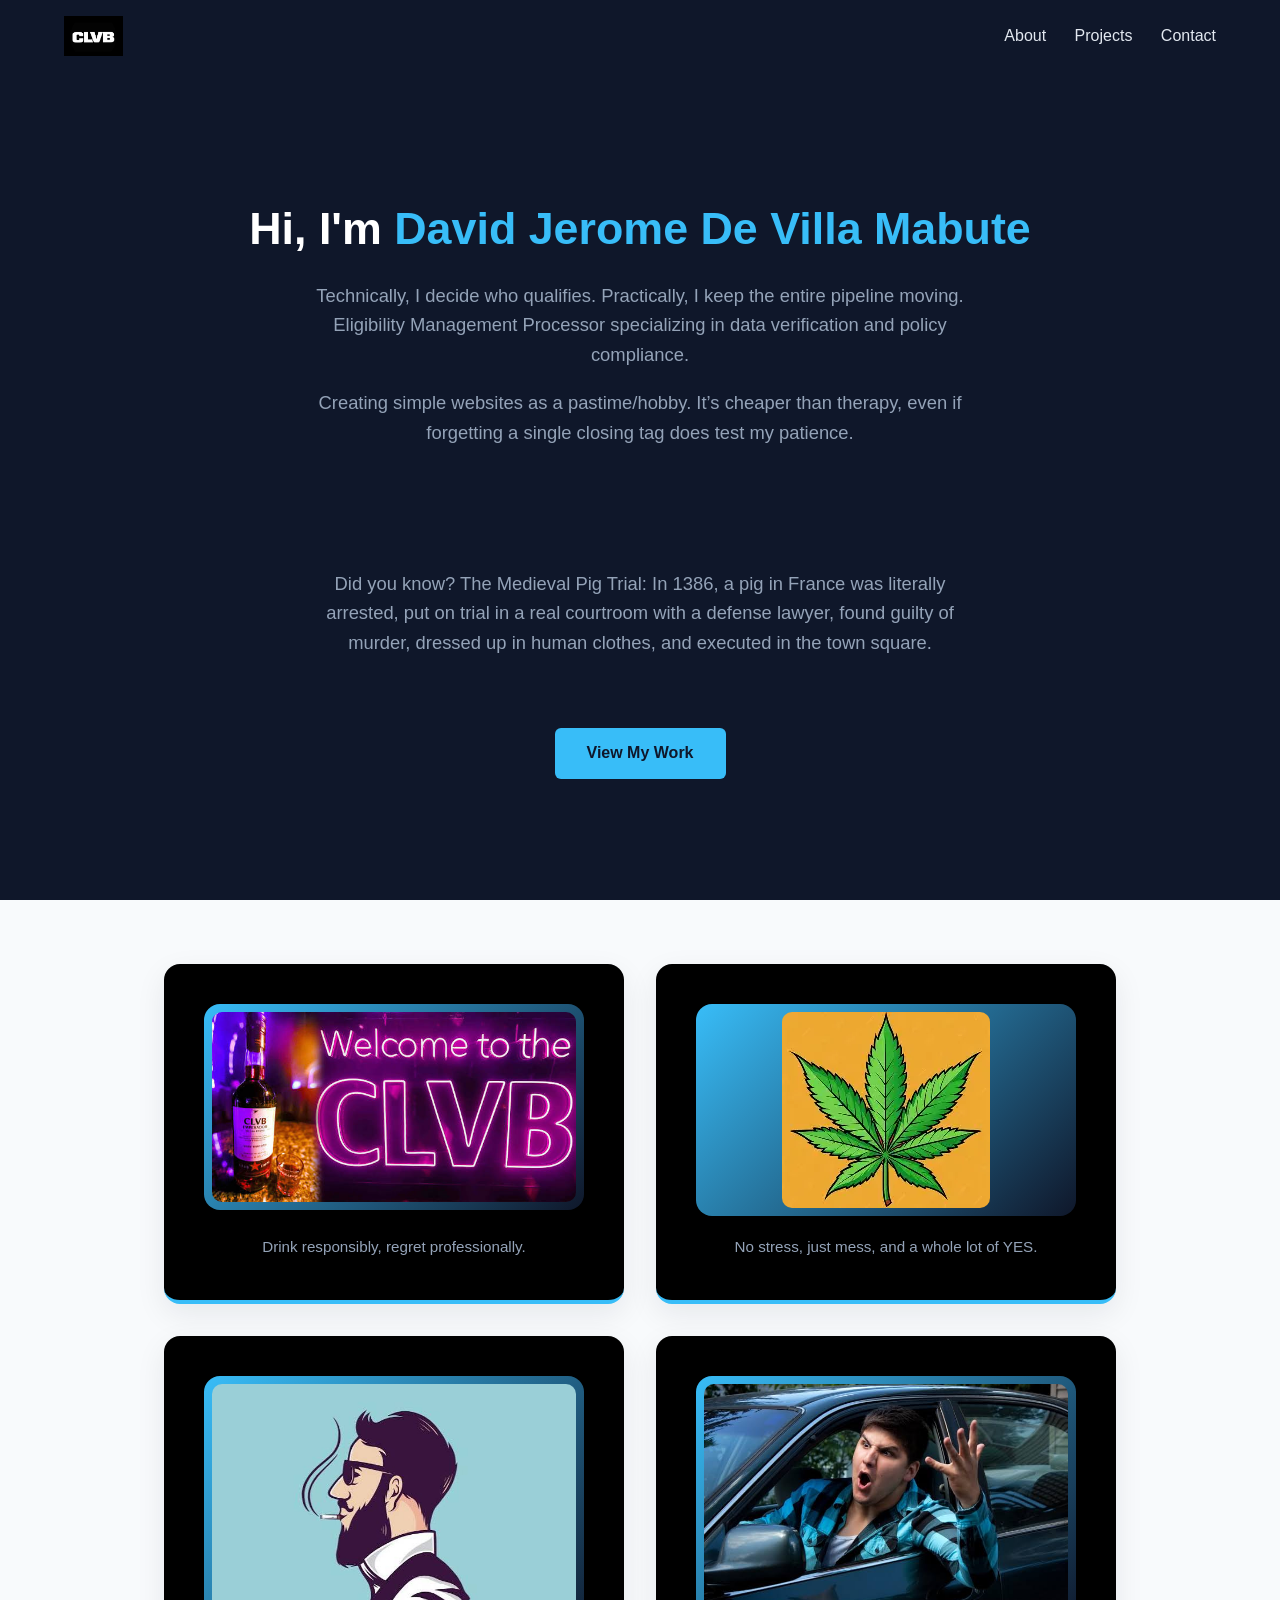
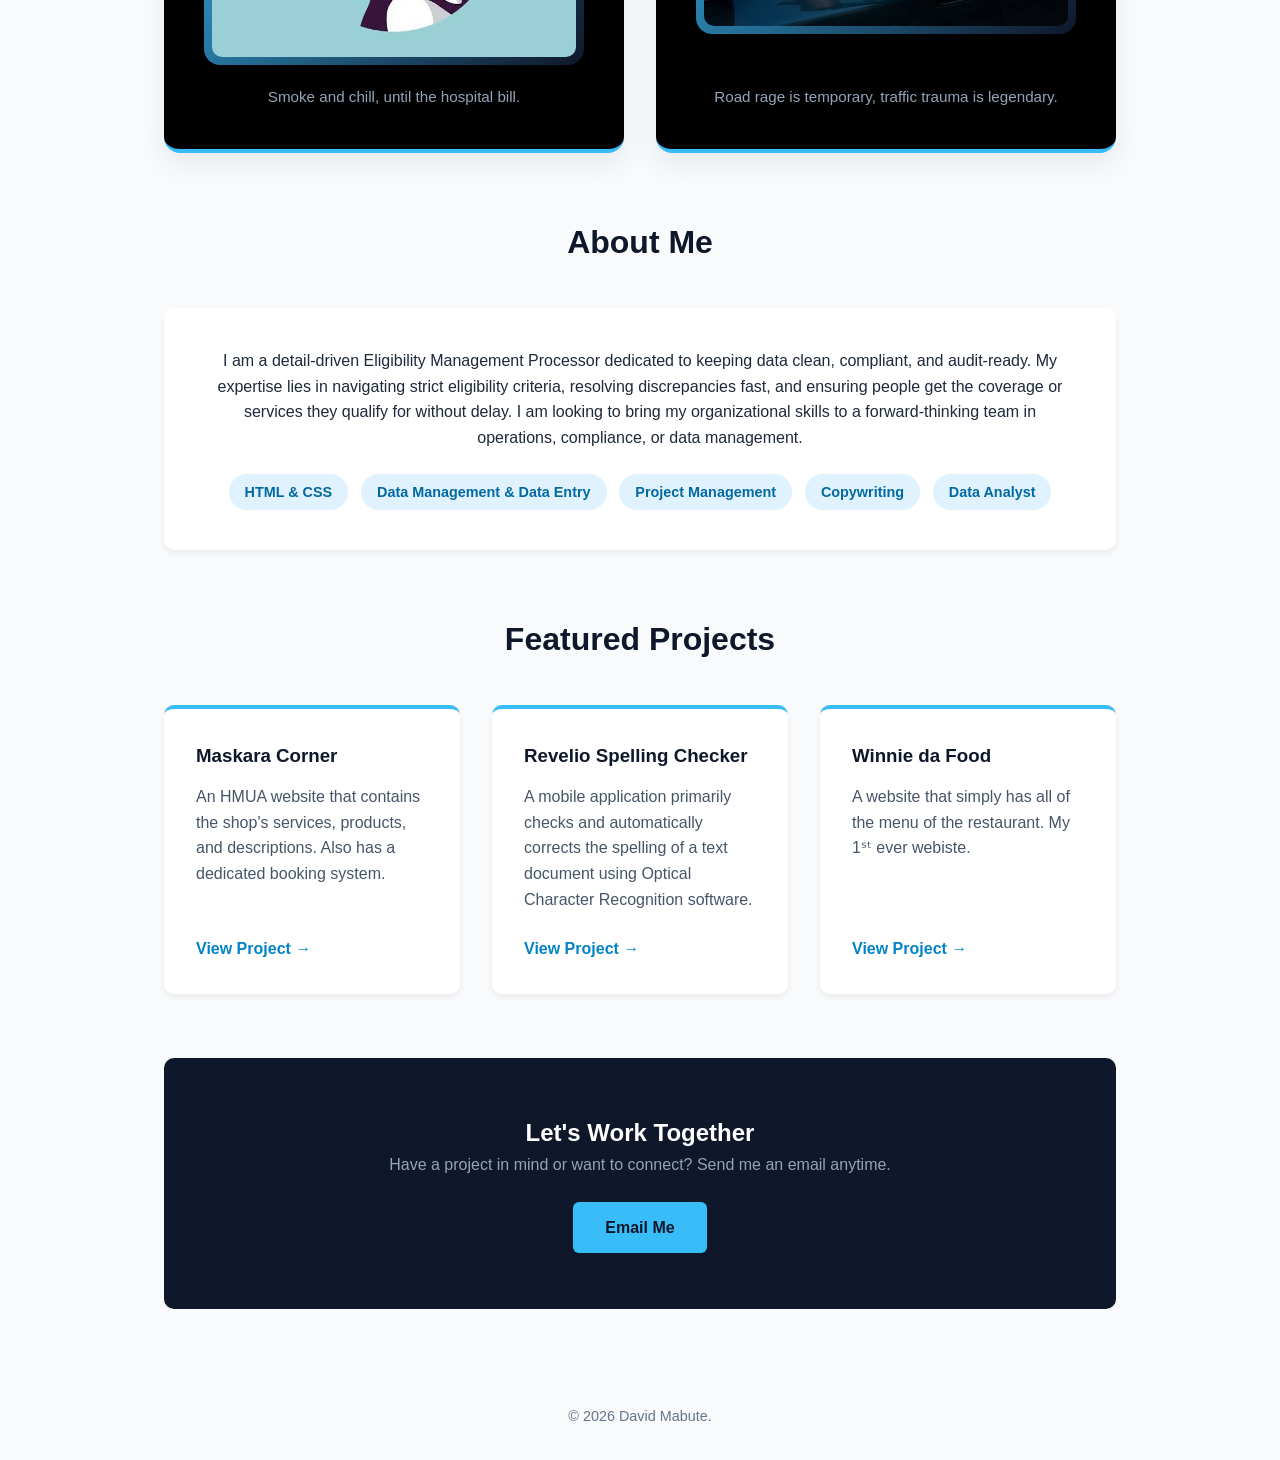
==== index.html @ 817c8409 "Update index.html" ====
<!DOCTYPE html>
<html lang="en">
<head>
  <meta charset="UTF-8">
  <meta name="viewport" content="width=device-width, initial-scale=1.0">
  <title> My Portfolio </title>
  <!-- Links to your separate CSS file -->
  <link rel="stylesheet" href="style.css">

</head>
<body>


<!-------------------------------------------------------------------------------------------->


    <!-- Navigation -->
  <nav>
    <a href="#" class="logo">
      <img src="download.png" alt="David Jerome Logo">
    </a>
    <div>
      <a href="#about">About</a>
      <a href="#projects">Projects</a>
      <a href="#contact">Contact</a>
    </div>
  </nav>



<!-------------------------------------------------------------------------------------------->


  <!-- Hero Section -->
  <div class="hero">
    <h1>Hi, I'm <span> David Jerome De Villa Mabute </span></h1>
<p> Technically, I decide who qualifies. Practically, I keep the entire pipeline moving. Eligibility Management Processor specializing in data verification and policy compliance. </p>
<p> Creating simple websites as a pastime/hobby. It’s cheaper than therapy, even if forgetting a single closing tag does test my patience. </p> <br> </br> <br> </br>
<p> Did you know? The Medieval Pig Trial: In 1386, a pig in France was literally arrested, put on trial in a real courtroom with a defense lawyer, found guilty of murder, dressed up in human clothes, and executed in the town square. </p> <br> </br>


    <a href="#projects" class="btn">View My Work</a>
  </div>


<!-------------------------------------------------------------------------------------------->


 <section id="photo-showcase">
  
  <!-- Photo 1 -->
  <div class="photo-card">
    <div class="photo-frame">
      <img src="images.jpg" alt="Coffee before work">
    </div>
    <p class="photo-caption"> Drink responsibly, regret professionally. </p>
  </div>

  <!-- Photo 2 -->
  <div class="photo-card">
    <div class="photo-frame">
      <img src="plant.webp" alt="Desk plant">
    </div>
    <p class="photo-caption"> No stress, just mess, and a whole lot of YES. </p>
  </div>

  <!-- Copy and paste another .photo-card here anytime! -->

<!-- Photo 3 -->
  <div class="photo-card">
    <div class="photo-frame">
      <img src="puff.jpg" alt="Desk plant">
    </div>
    <p class="photo-caption"> Smoke and chill, until the hospital bill. </p>
  </div>

  <!-- Copy and paste another .photo-card here anytime! -->

<!-- Photo 4 -->
  <div class="photo-card">
    <div class="photo-frame">
      <img src="roadrage.jpg" alt="Desk plant">
    </div>
    <p class="photo-caption"> Road rage is temporary, traffic trauma is legendary. </p>
  </div>

  <!-- Copy and paste another .photo-card here anytime! -->



</section>




<!-------------------------------------------------------------------------------------------->


  <!-- About & Skills Section -->
  <section id="about">
    <h2 class="section-title">About Me</h2>
    <div class="about-box">
      <p> I am a detail-driven Eligibility Management Processor dedicated to keeping data clean, compliant, and audit-ready. My expertise lies in navigating strict eligibility criteria, resolving discrepancies fast, and ensuring people get the coverage or services they qualify for without delay. I am looking to bring my organizational skills to a forward-thinking team in operations, compliance, or data management. </p>
      


<!-------------------------------------------------------------------------------------------->


      <!-- Edit your skills below -->
      <div class="skills-list">
        <span class="skill-tag"> HTML & CSS </span>
        <span class="skill-tag"> Data Management & Data Entry </span>
        <span class="skill-tag"> Project Management </span>
        <span class="skill-tag"> Copywriting </span>
        <span class="skill-tag"> Data Analyst </span>
      </div>
    </div>
  </section>


<!-------------------------------------------------------------------------------------------->


  <!-- Projects Section -->
  <section id="projects">
    <h2 class="section-title">Featured Projects</h2>
    <div class="projects-grid">
      
      <!-- Project 1 -->
      <div class="project-card">
        <div>
          <h3> Maskara Corner </h3>
          <p> An HMUA website that contains the shop's services, products, and descriptions. Also has a dedicated booking system. </p>
        </div>
        <a href="#" class="project-link">View Project &rarr;</a>
      </div>

      <!-- Project 2 -->
      <div class="project-card">
        <div>
          <h3> Revelio Spelling Checker </h3>
          <p> A mobile application primarily checks and automatically corrects the spelling of a text document using Optical Character Recognition software. </p>
        </div>
        <a href="#" class="project-link">View Project &rarr;</a>
      </div>

      <!-- Project 3 -->
      <div class="project-card">
        <div>
          <h3> Winnie da Food </h3>
          <p> A website that simply has all of the menu of the restaurant. My 1ˢᵗ ever webiste. </p>
        </div>
        <a href="#" class="project-link">View Project &rarr;</a>
      </div>

    </div>
  </section>


<!-------------------------------------------------------------------------------------------->


  <!-- Contact Section -->
  <section id="contact">
    <div class="contact-box">
      <h2>Let's Work Together</h2>
      <p>Have a project in mind or want to connect? Send me an email anytime.</p>
      <a href="mailto:youremail@example.com" class="btn">Email Me</a>
    </div>
  </section>

  <!-- Footer -->
  <footer>
    <p> &copy; 2026 David Mabute. </p>
  </footer>

</body>
</html>
---- style.css ----
/* Reset & General Styles */

* {
  box-sizing: border-box;
  margin: 0;
  padding: 0;
  font-family: 'Segoe UI', Tahoma, Geneva, Verdana, sans-serif;
}


/* ------------------------------------------------------------------------------------------------------------------------ */


nav .logo {
  display: flex;
  align-items: center;
  margin-left: 0; /* Keeps the logo aligned to the far left */
}

nav .logo img {
  height: 40px; /* Adjust this number to make your logo bigger or smaller */
  width: auto;  /* Keeps the image from stretching or squishing */
}


/* ------------------------------------------------------------------------------------------------------------------------ */



html {
  scroll-behavior: smooth;
}

body {
  background-color: #f8fafc;
  color: #1e293b;
  line-height: 1.6;
}

/* Flexibly holds as many photo cards as you add */
#photo-showcase {
  max-width: 1000px;
  margin: 4rem auto;
  padding: 0 1.5rem;
  display: grid;
  /* Automatically fits as many 300px+ cards per row as the screen allows */
  grid-template-columns: repeat(auto-fit, minmax(300px, 1fr));
  gap: 2rem; /* Adds clean spacing between all cards */
}

.photo-card {
  background: black;
  padding: 2.5rem;
  border-radius: 16px;
  box-shadow: 0 10px 30px rgba(15, 23, 42, 0.08);
  text-align: center;
  border-bottom: 4px solid #38bdf8;
  /* Keeps cards aligned nicely if captions have different lengths */
  display: flex;
  flex-direction: column;
  justify-content: space-between;
}

.photo-frame {
  position: relative;
  display: inline-block;
  padding: 8px;
  border-radius: 16px;
  background: linear-gradient(135deg, #38bdf8, #0f172a);
}

.photo-frame img {
  display: block;
  max-width: 100%;
  max-height: 450px;
  width: auto;
  height: auto;
  margin: 0 auto; /* Centers image inside the frame */
  border-radius: 10px;
  background-color: black;
}

.photo-caption {
  margin-top: 1.2rem;
  color: #94a3b8; /* Lightened slightly so it is easier to read on the black card */
  font-weight: 500;
  font-size: 0.95rem;
}


/* ------------------------------------------------------------------------------------------------------------------------ */



/* Navigation */

nav {
  background-color: #0f172a;
  color: #fff;
  padding: 1rem 5%;
  display: flex;
  justify-content: space-between;
  align-items: center;
  position: sticky;
  top: 0;
  z-index: 100;
}

nav .logo {
  font-size: 1.4rem;
  font-weight: bold;
  color: #38bdf8;
}

nav a {
  color: #e2e8f0;
  text-decoration: none;
  margin-left: 1.5rem;
  font-weight: 500;
  transition: color 0.3s;
}

nav a:hover {
  color: #38bdf8;
}

/* Hero / Intro Section - Fits Full Screen */
.hero {
  background-color: #0f172a;
  color: white;
  text-align: center;
  min-height: calc(100vh - 72px); /* Fills 100% of screen height minus the top nav bar */
  display: flex;
  flex-direction: column;
  justify-content: center; /* Centers everything vertically */
  align-items: center;     /* Centers everything horizontally */
  padding: 2rem 1.5rem;
}

.hero h1 {
  font-size: 2.8rem;
  margin-bottom: 1rem;
  max-width: 850px; /* Keeps your full name balanced on one or two clean lines */
}

.hero span {
  color: #38bdf8;
}

.hero p {
  font-size: 1.15rem;
  color: #94a3b8;
  max-width: 680px;
  margin: 0 auto 1.2rem auto;
}

.btn {
  display: inline-block;
  background-color: #38bdf8;
  color: #0f172a;
  padding: 0.8rem 2rem;
  text-decoration: none;
  border-radius: 6px;
  font-weight: bold;
  transition: background 0.3s;
}

.btn:hover {
  background-color: #7dd3fc;}


/* ------------------------------------------------------------------------------------------------------------------------ */



/* Section Containers */

section {
  max-width: 1000px;
  margin: 4rem auto;
  padding: 0 1.5rem;
}

h2.section-title {
  font-size: 2rem;
  text-align: center;
  margin-bottom: 2.5rem;
  color: #0f172a;
}


/* ------------------------------------------------------------------------------------------------------------------------ */


/* About & Skills */

.about-box {
  background: white;
  padding: 2.5rem;
  border-radius: 10px;
  box-shadow: 0 4px 6px rgba(0,0,0,0.05);
  text-align: center;
}

.skills-list {
  display: flex;
  flex-wrap: wrap;
  justify-content: center;
  gap: 0.8rem;
  margin-top: 1.5rem;
}

.skill-tag {
  background-color: #e0f2fe;
  color: #0369a1;
  padding: 0.4rem 1rem;
  border-radius: 20px;
  font-size: 0.9rem;
  font-weight: 600;
}


/* ------------------------------------------------------------------------------------------------------------------------ */


/* Projects Grid */

.projects-grid {
  display: grid;
  grid-template-columns: repeat(auto-fit, minmax(280px, 1fr));
  gap: 2rem;
}

.project-card {
  background: white;
  border-radius: 10px;
  overflow: hidden;
  box-shadow: 0 4px 6px rgba(0,0,0,0.05);
  display: flex;
  flex-direction: column;
  justify-content: space-between;
  padding: 2rem;
  border-top: 4px solid #38bdf8;
}

.project-card h3 {
  margin-bottom: 0.8rem;
  color: #0f172a;
}

.project-card p {
  color: #475569;
  margin-bottom: 1.5rem;
}

.project-link {
  color: #0284c7;
  text-decoration: none;
  font-weight: bold;
}

.project-link:hover {
  text-decoration: underline;
}


/* ------------------------------------------------------------------------------------------------------------------------ */


/* Contact Section */
.contact-box {
  text-align: center;
  background: #0f172a;
  color: white;
  padding: 3.5rem 1.5rem;
  border-radius: 10px;
}

.contact-box p {
  color: #94a3b8;
  margin-bottom: 1.5rem;
}

/* Footer */
footer {
  text-align: center;
  padding: 2rem;
  color: #64748b;
  font-size: 0.9rem;
}





/* ------------------------------------------------------------
   MOBILE RESPONSIVE STYLING (Phones & Small Tablets)
------------------------------------------------------------ */


@media (max-width: 768px) {
  
  /* Stack Navigation Bar cleanly so links don't squeeze your logo */
  nav {
    flex-direction: column;
    gap: 0.8rem;
    padding: 1rem;
  }

  nav a {
    margin: 0 0.75rem;
    font-size: 0.95rem;
  }

  /* Resize Hero Text so your full name doesn't take up the whole phone screen */
  .hero {
    min-height: auto;
    padding: 3.5rem 1.2rem;
  }

  .hero h1 {
    font-size: 1.9rem;
    line-height: 1.3;
  }

  .hero p {
    font-size: 1rem;
  }

  /* Tighten padding on cards and boxes for smaller screens */
  section {
    margin: 2.5rem auto;
    padding: 0 1rem;
  }

  h2.section-title {
    font-size: 1.6rem;
    margin-bottom: 1.5rem;
  }

  .photo-card,
  .about-box,
  .project-card {
    padding: 1.5rem;
  }

  .contact-box {
    padding: 2.5rem 1.2rem;
  }
}
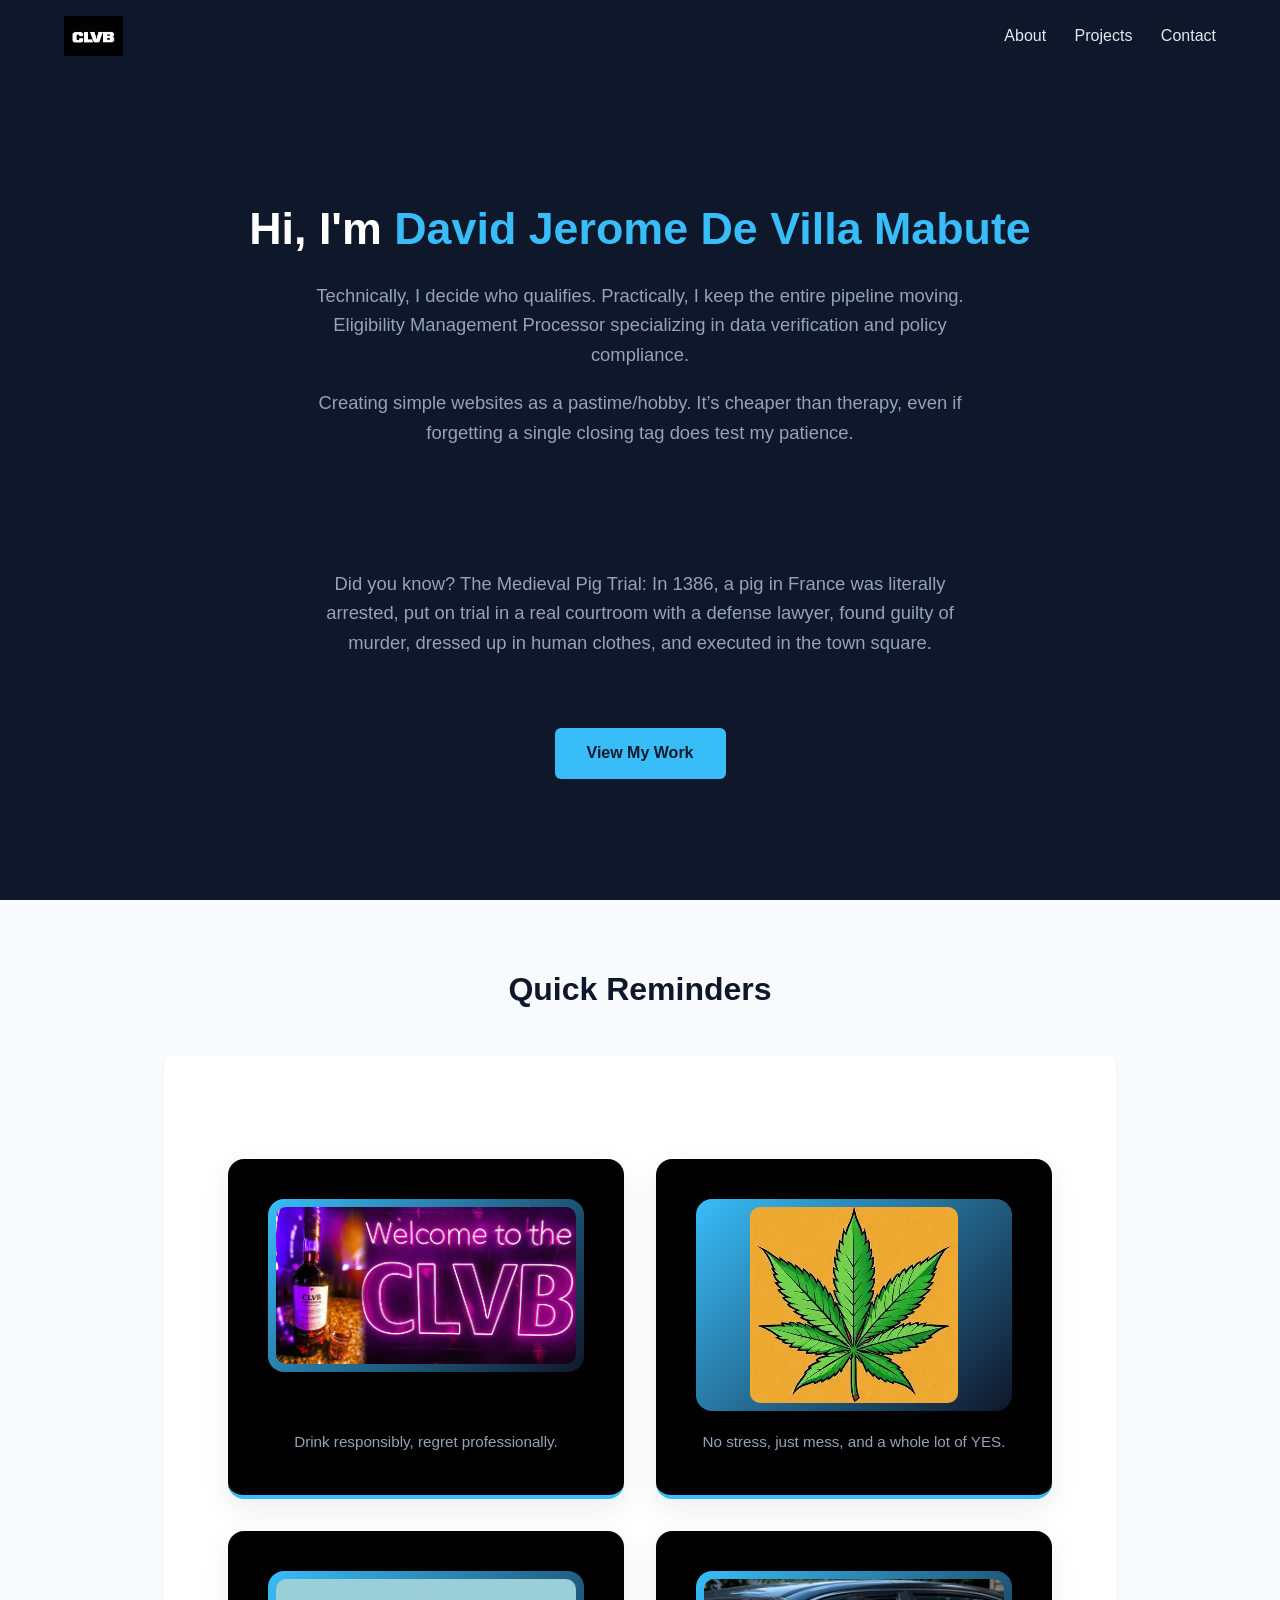
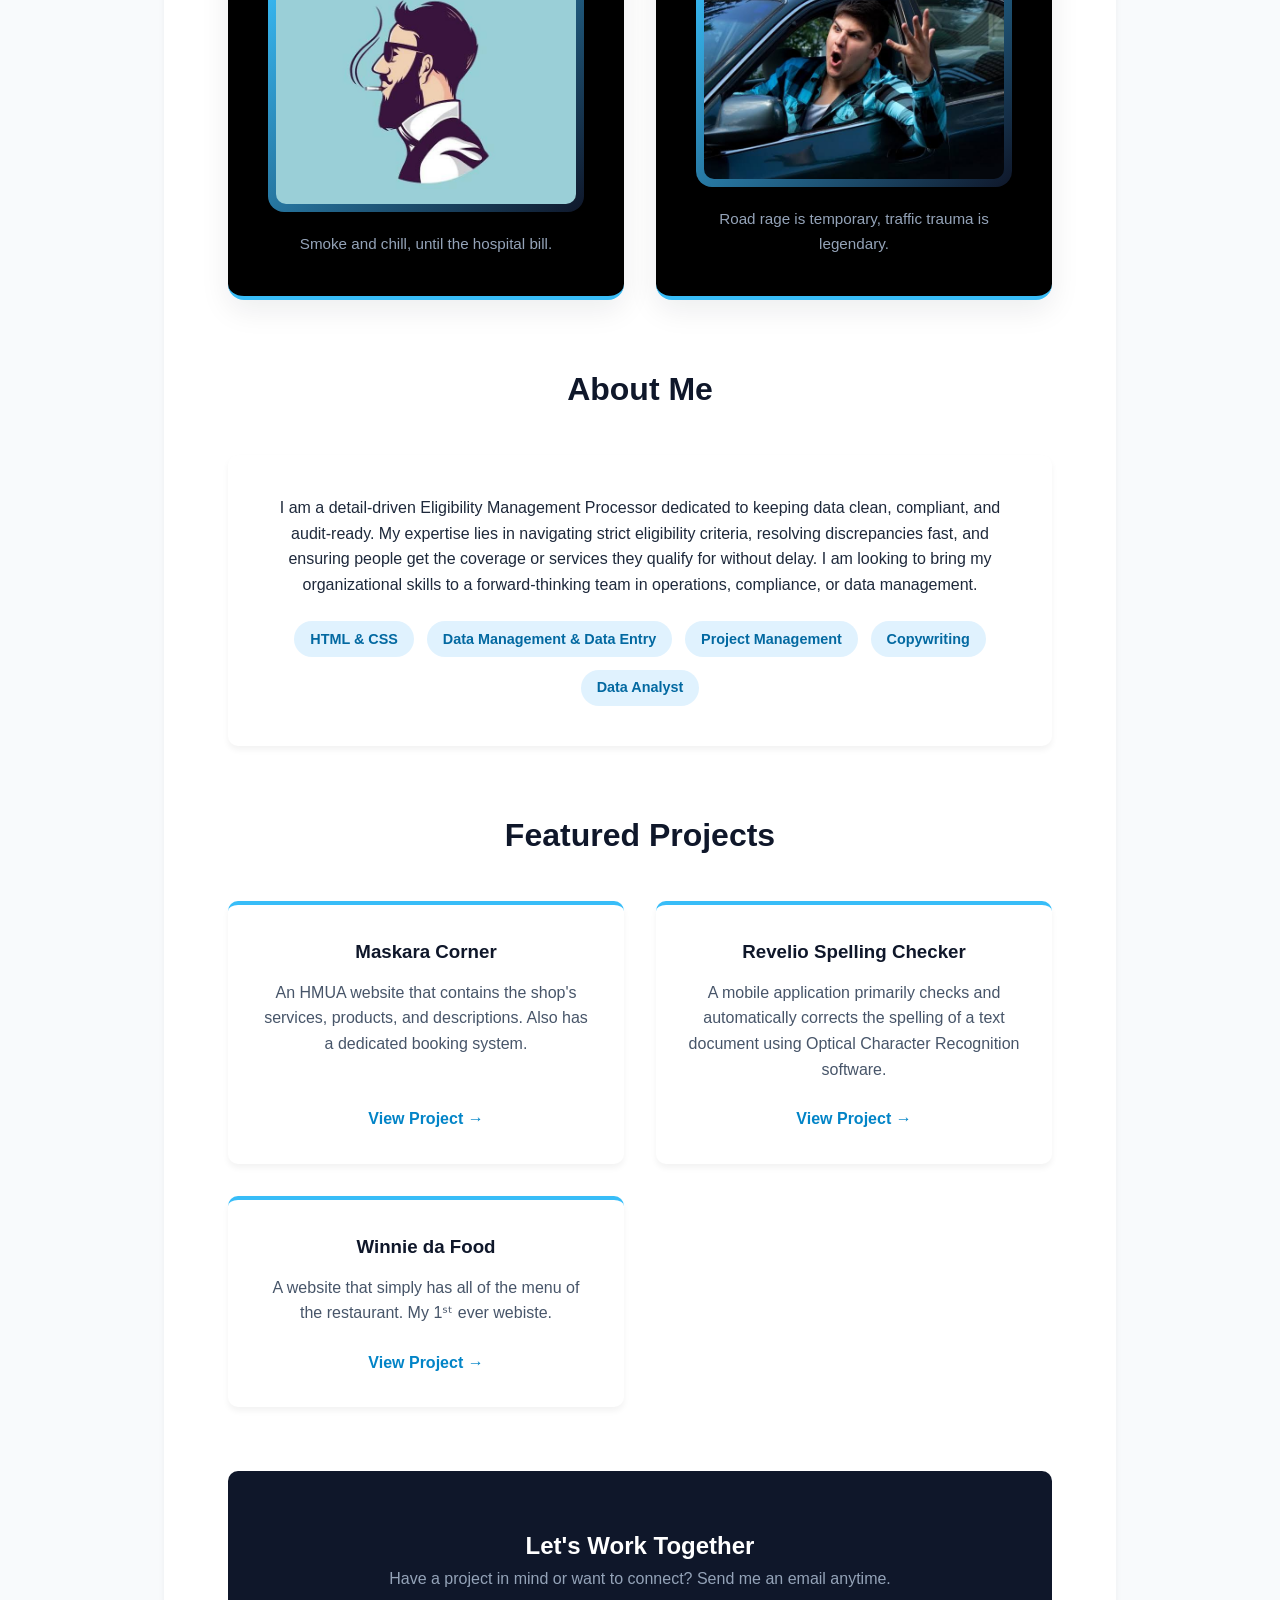
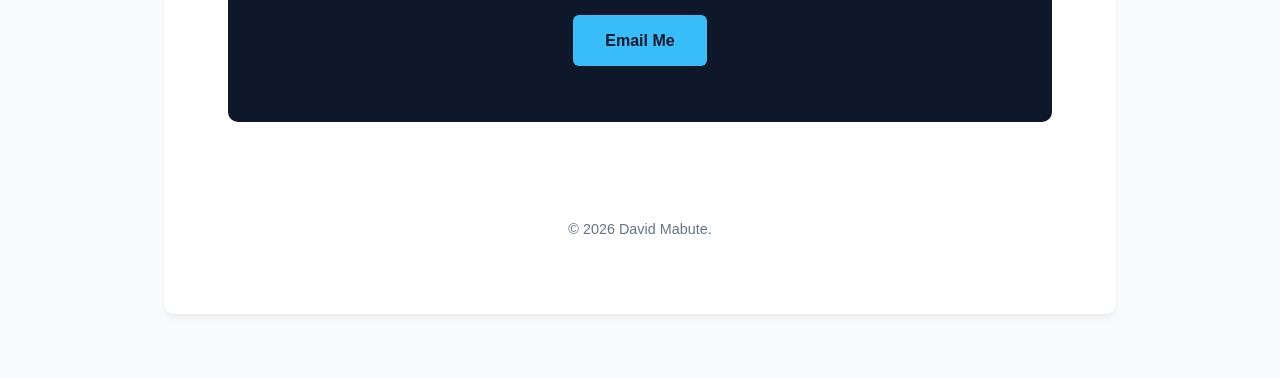
==== commit 255702d0: "Update index.html" ====
--- a/index.html
+++ b/index.html
@@ -17,7 +17,7 @@
     <!-- Navigation -->
   <nav>
     <a href="#" class="logo">
-      <img src="download.png" alt="David Jerome Logo">
+      <img src="images/download.png" alt="David Jerome Logo">
     </a>
     <div>
       <a href="#about">About</a>
@@ -45,13 +45,16 @@
 
 <!-------------------------------------------------------------------------------------------->
 
+  <section id="about">
+    <h2 class="section-title"> Quick Reminders </h2>
+    <div class="about-box">
 
  <section id="photo-showcase">
   
   <!-- Photo 1 -->
   <div class="photo-card">
     <div class="photo-frame">
-      <img src="images.jpg" alt="Coffee before work">
+      <img src="images/images.jpg" alt="Coffee before work">
     </div>
     <p class="photo-caption"> Drink responsibly, regret professionally. </p>
   </div>
@@ -59,7 +62,7 @@
   <!-- Photo 2 -->
   <div class="photo-card">
     <div class="photo-frame">
-      <img src="plant.webp" alt="Desk plant">
+      <img src="images/plant.webp" alt="Desk plant">
     </div>
     <p class="photo-caption"> No stress, just mess, and a whole lot of YES. </p>
   </div>
@@ -69,7 +72,7 @@
 <!-- Photo 3 -->
   <div class="photo-card">
     <div class="photo-frame">
-      <img src="puff.jpg" alt="Desk plant">
+      <img src="images/puff.jpg" alt="Desk plant">
     </div>
     <p class="photo-caption"> Smoke and chill, until the hospital bill. </p>
   </div>
@@ -79,7 +82,7 @@
 <!-- Photo 4 -->
   <div class="photo-card">
     <div class="photo-frame">
-      <img src="roadrage.jpg" alt="Desk plant">
+      <img src="images/roadrage.jpg" alt="Desk plant">
     </div>
     <p class="photo-caption"> Road rage is temporary, traffic trauma is legendary. </p>
   </div>
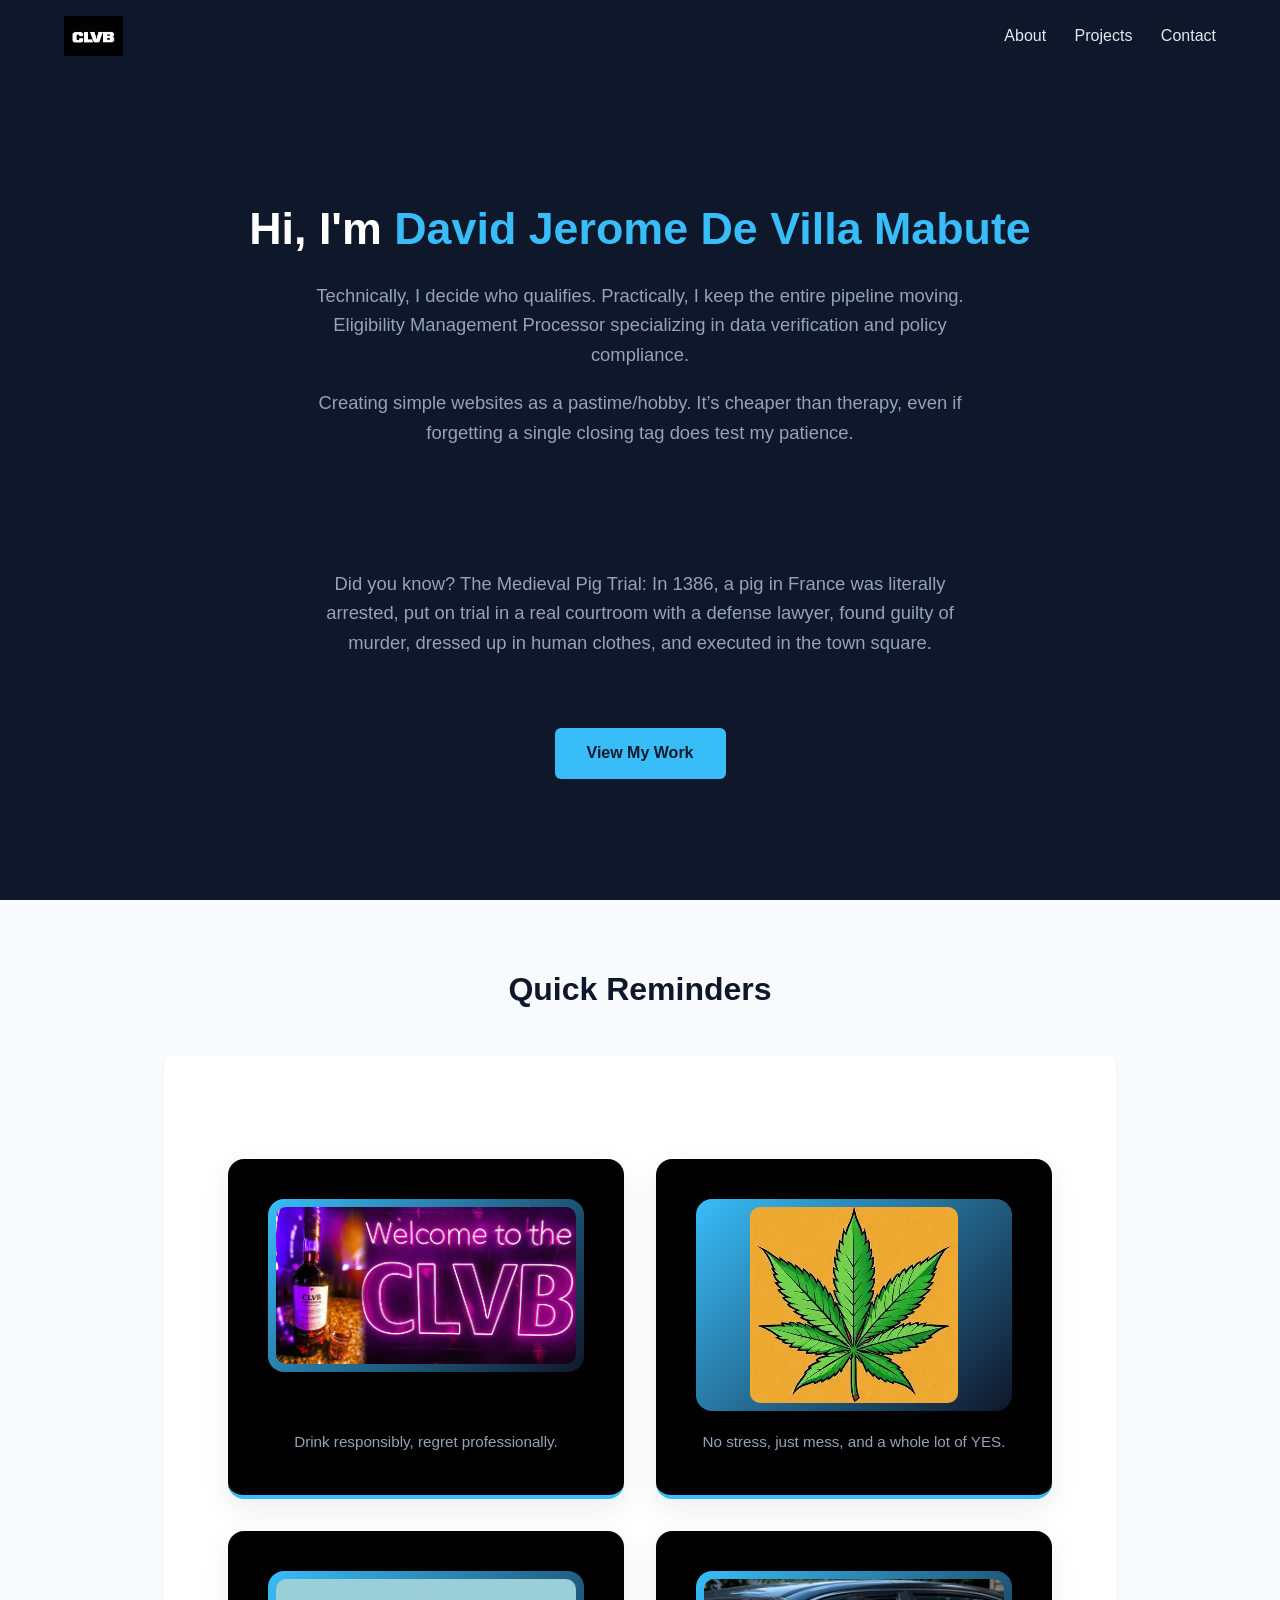
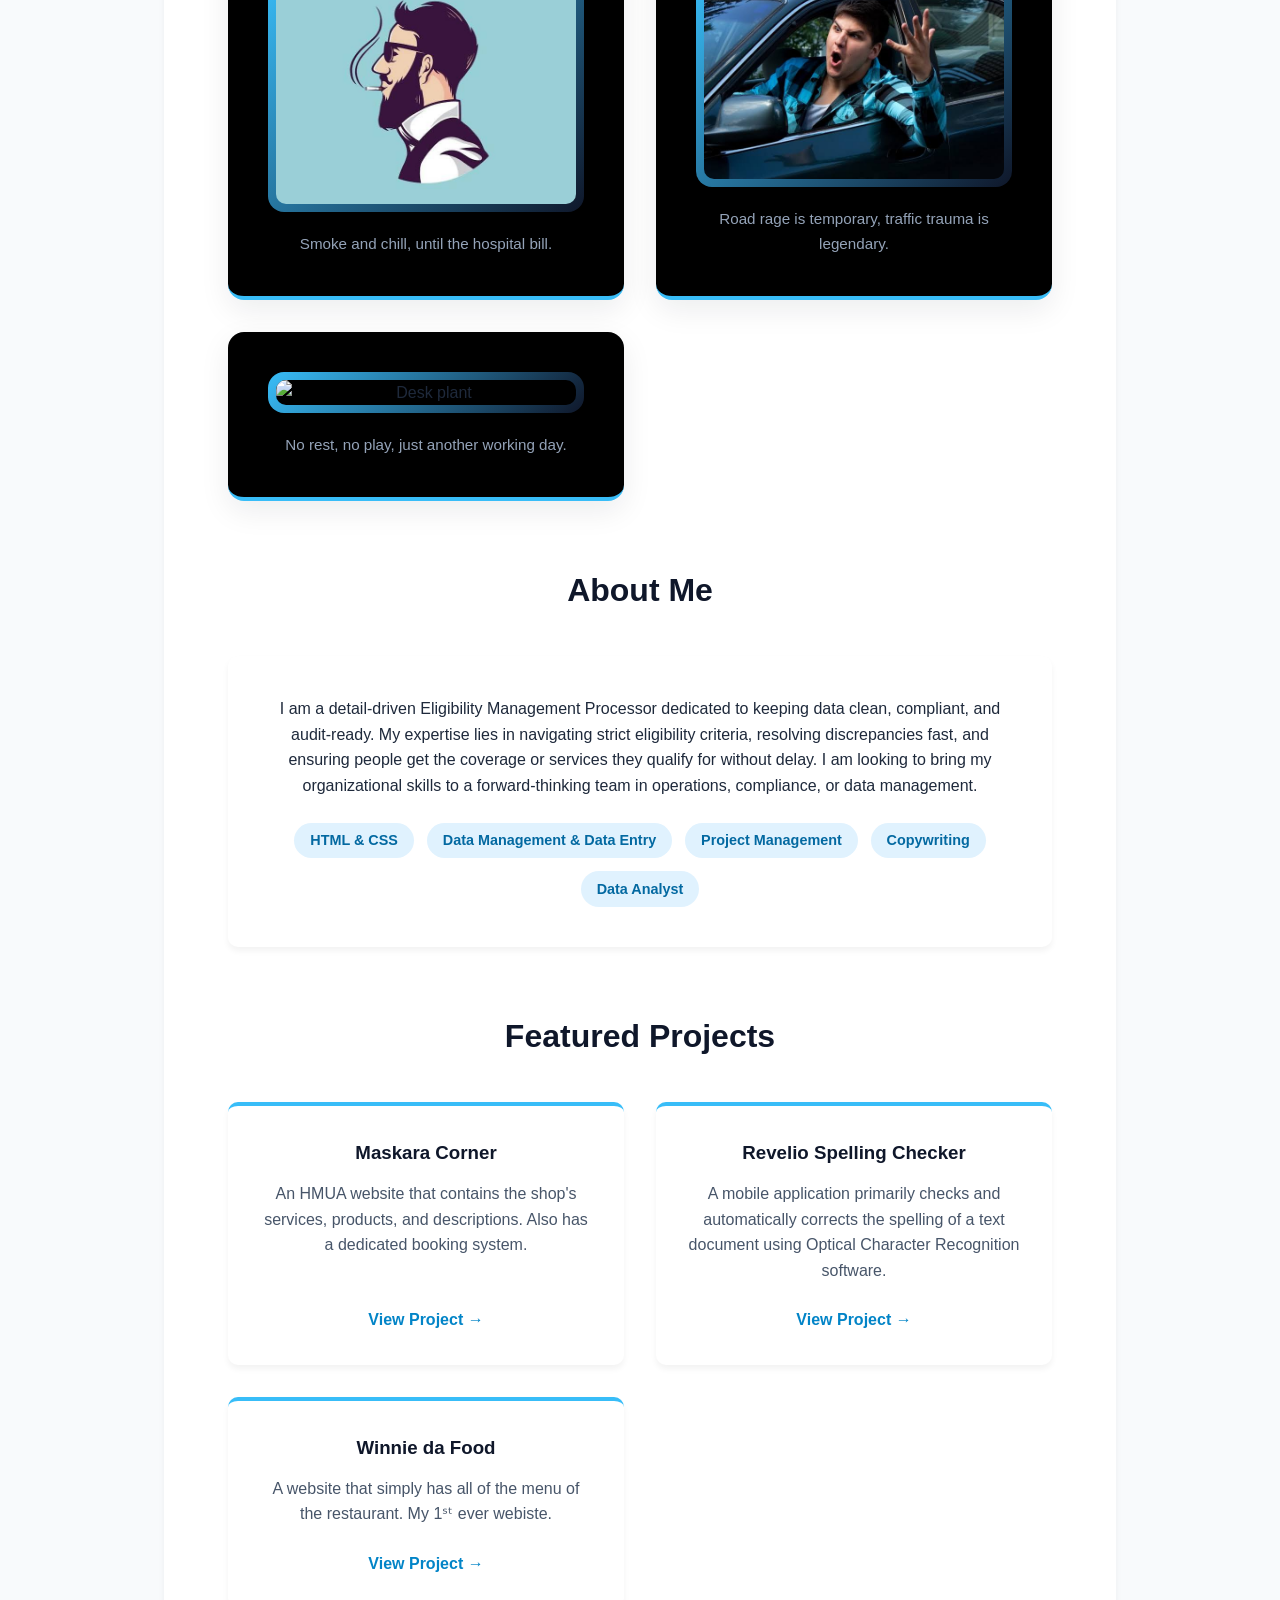
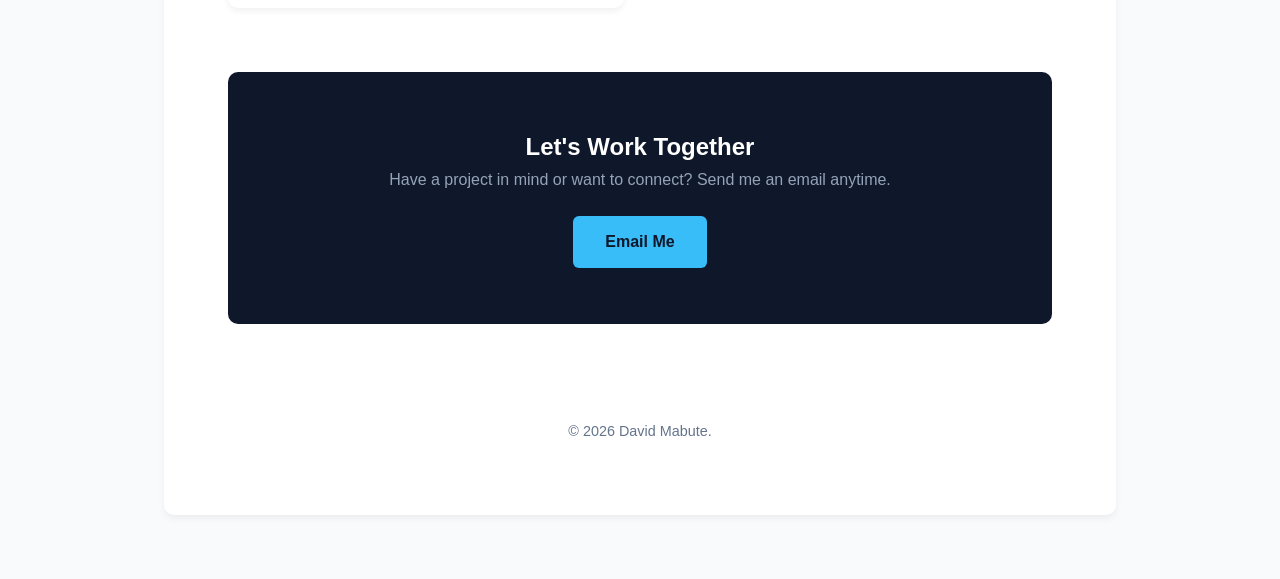
==== commit 1e25d31b: "Update index.html" ====
--- a/index.html
+++ b/index.html
@@ -85,6 +85,16 @@
       <img src="images/roadrage.jpg" alt="Desk plant">
     </div>
     <p class="photo-caption"> Road rage is temporary, traffic trauma is legendary. </p>
+  </div>
+
+  <!-- Copy and paste another .photo-card here anytime! -->
+
+   <!-- Photo 5 -->
+  <div class="photo-card">
+    <div class="photo-frame">
+      <img src="images/work.png" alt="Desk plant">
+    </div>
+    <p class="photo-caption"> No rest, no play, just another working day. </p>
   </div>
 
   <!-- Copy and paste another .photo-card here anytime! -->
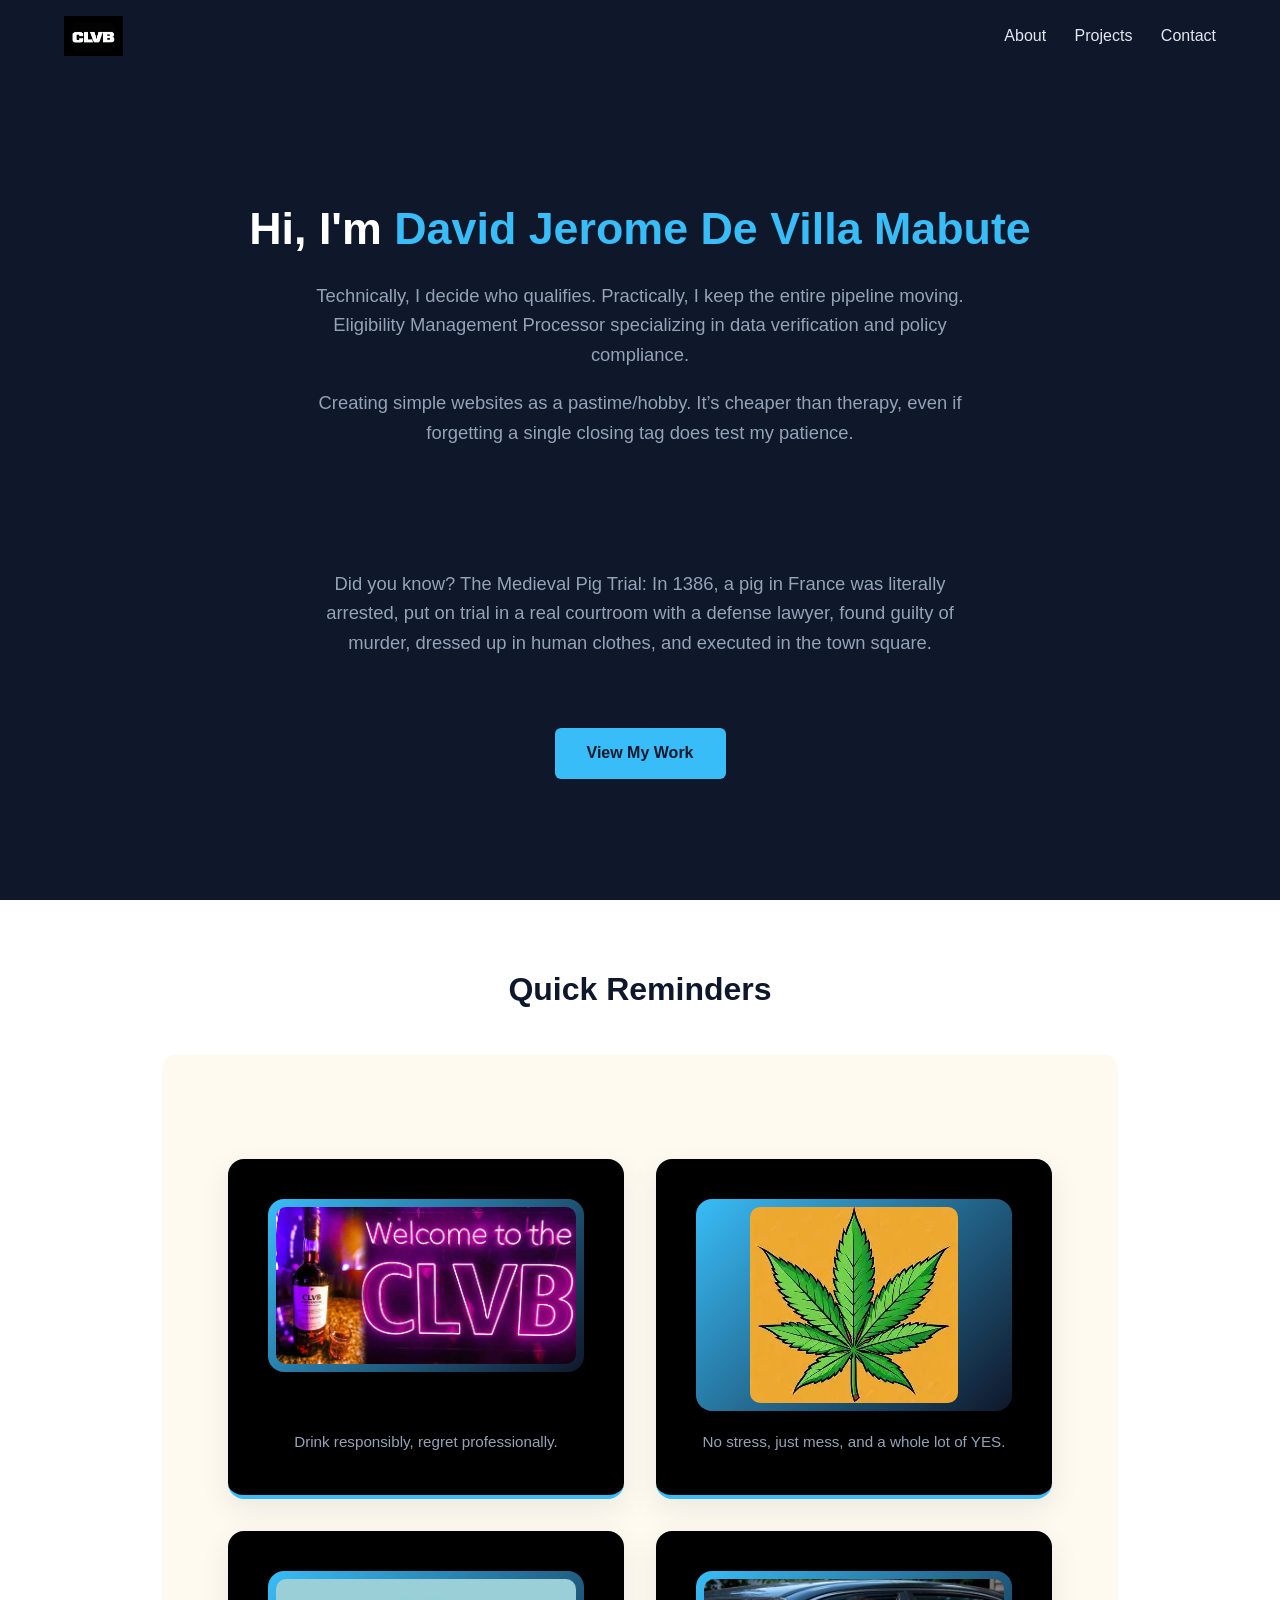
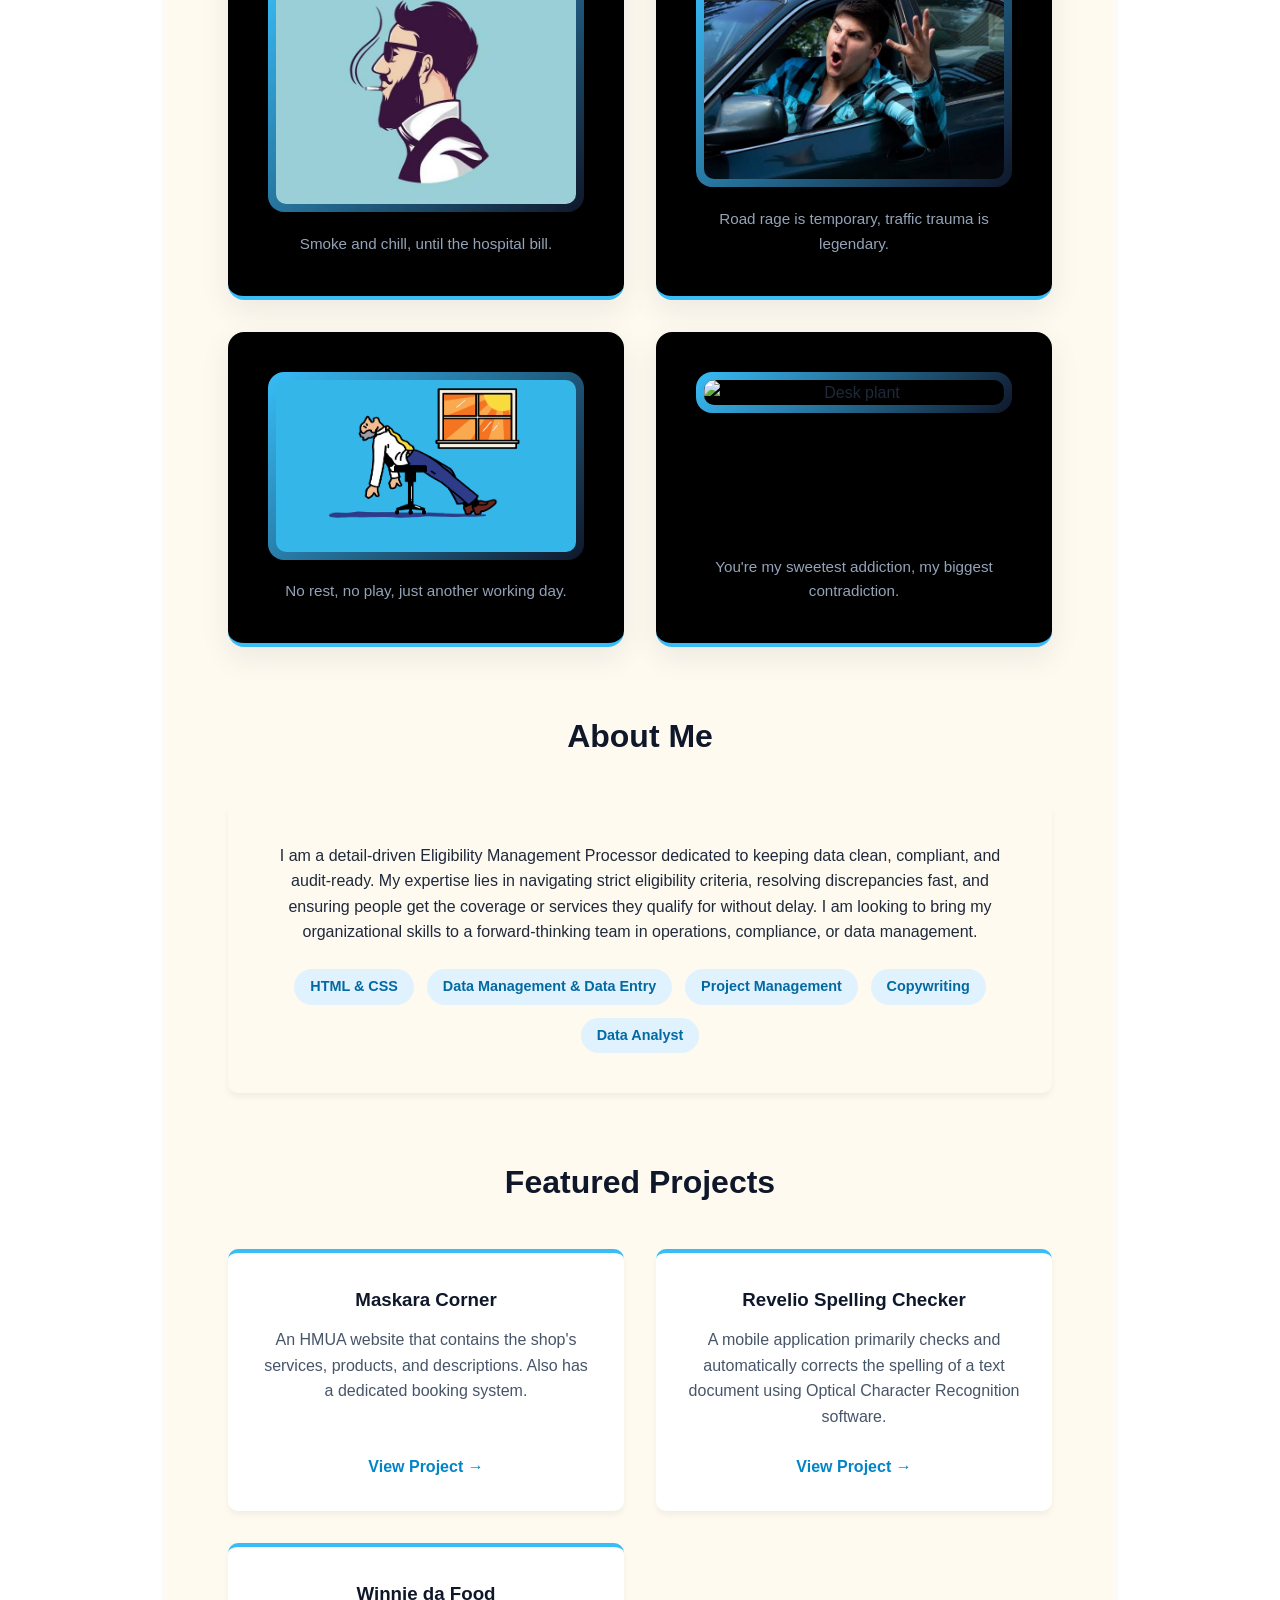
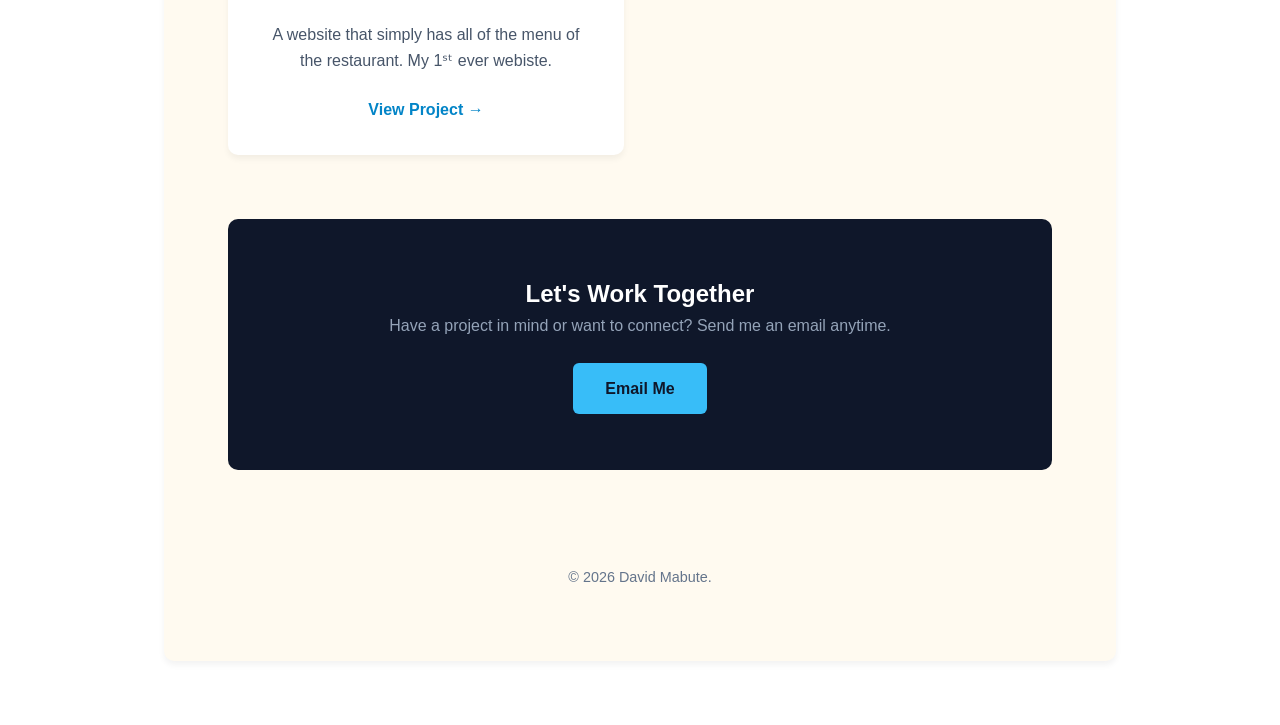
==== commit ac456d42: "Update index.html" ====
--- a/index.html
+++ b/index.html
@@ -95,6 +95,16 @@
       <img src="images/work.png" alt="Desk plant">
     </div>
     <p class="photo-caption"> No rest, no play, just another working day. </p>
+  </div>
+
+  <!-- Copy and paste another .photo-card here anytime! -->
+
+    <!-- Photo 6 -->
+  <div class="photo-card">
+    <div class="photo-frame">
+      <img src="images/bob.jpg" alt="Desk plant">
+    </div>
+    <p class="photo-caption"> You're my sweetest addiction, my biggest contradiction. </p>
   </div>
 
   <!-- Copy and paste another .photo-card here anytime! -->
--- a/style.css
+++ b/style.css
@@ -32,7 +32,7 @@
 }
 
 body {
-  background-color: #f8fafc;
+  background-color: #ghostwhite;
   color: #1e293b;
   line-height: 1.6;
 }
@@ -195,7 +195,7 @@
 /* About & Skills */
 
 .about-box {
-  background: white;
+  background: floralwhite;
   padding: 2.5rem;
   border-radius: 10px;
   box-shadow: 0 4px 6px rgba(0,0,0,0.05);
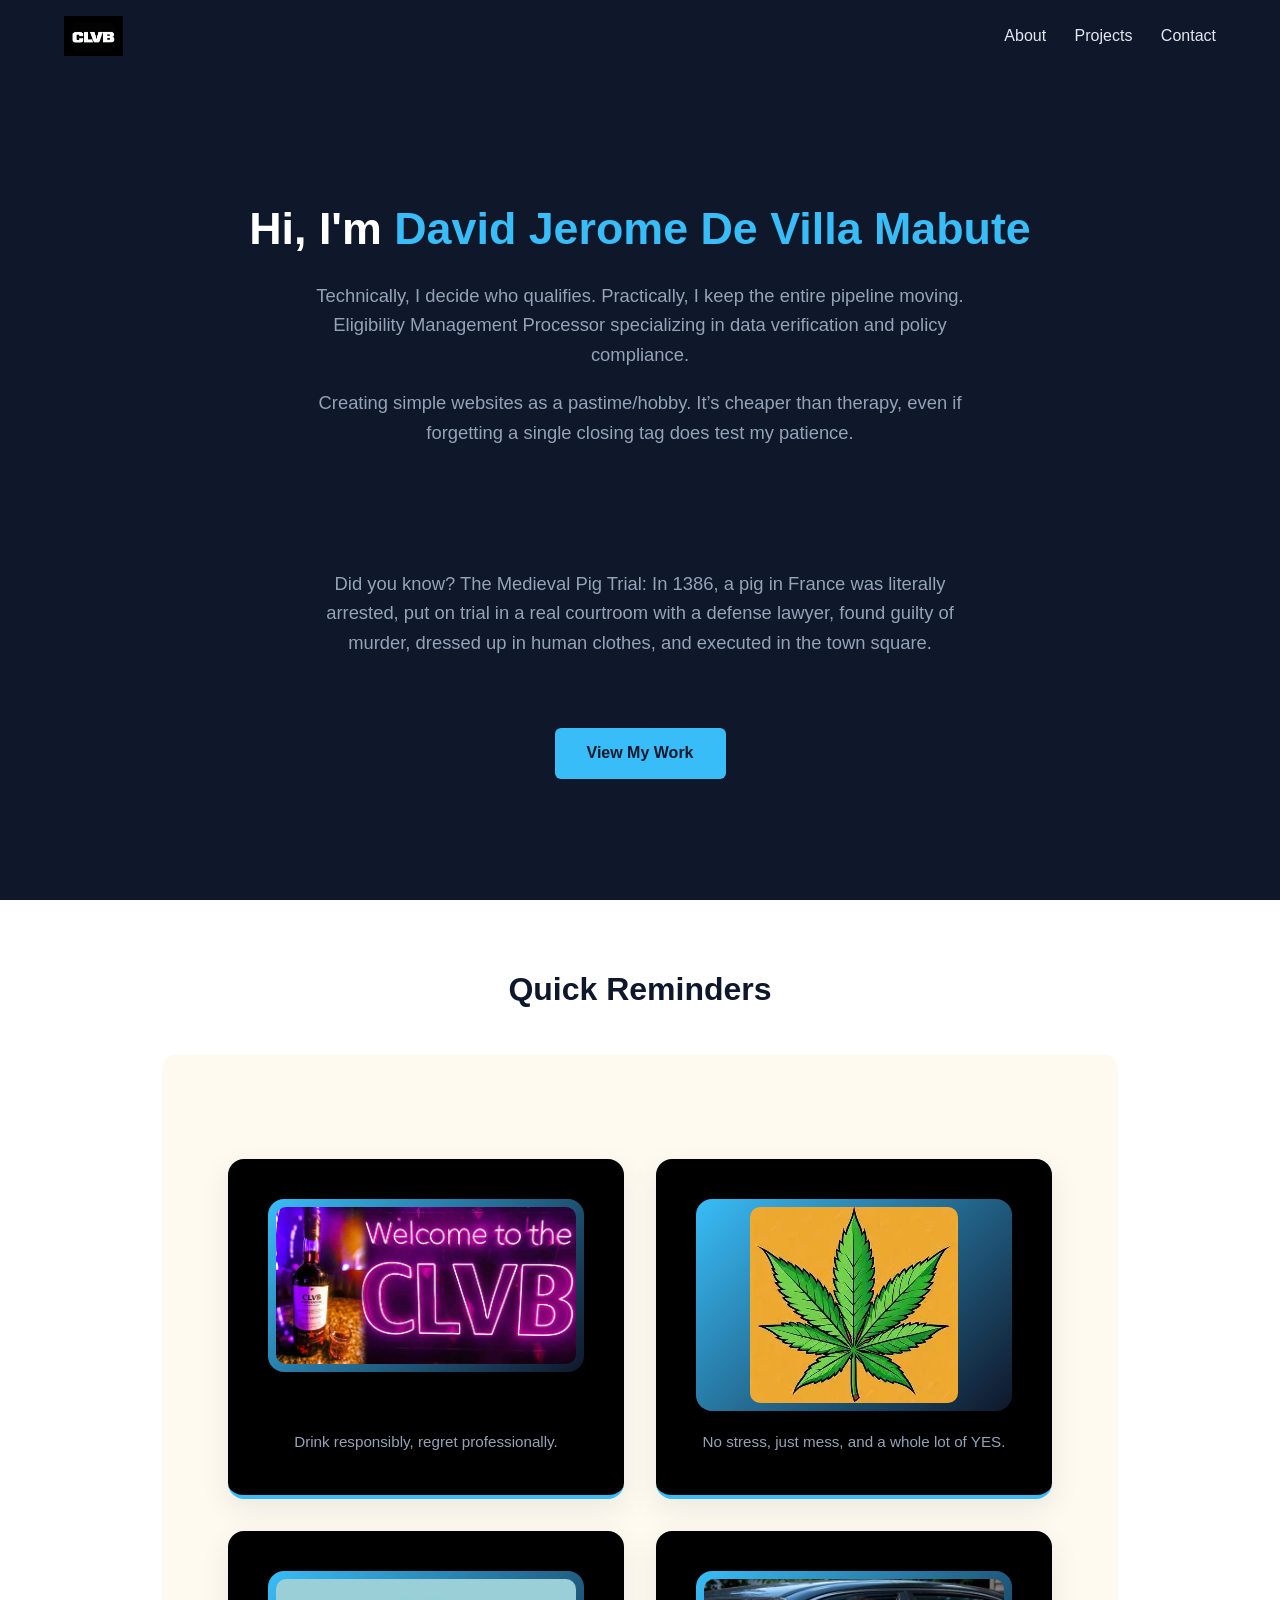
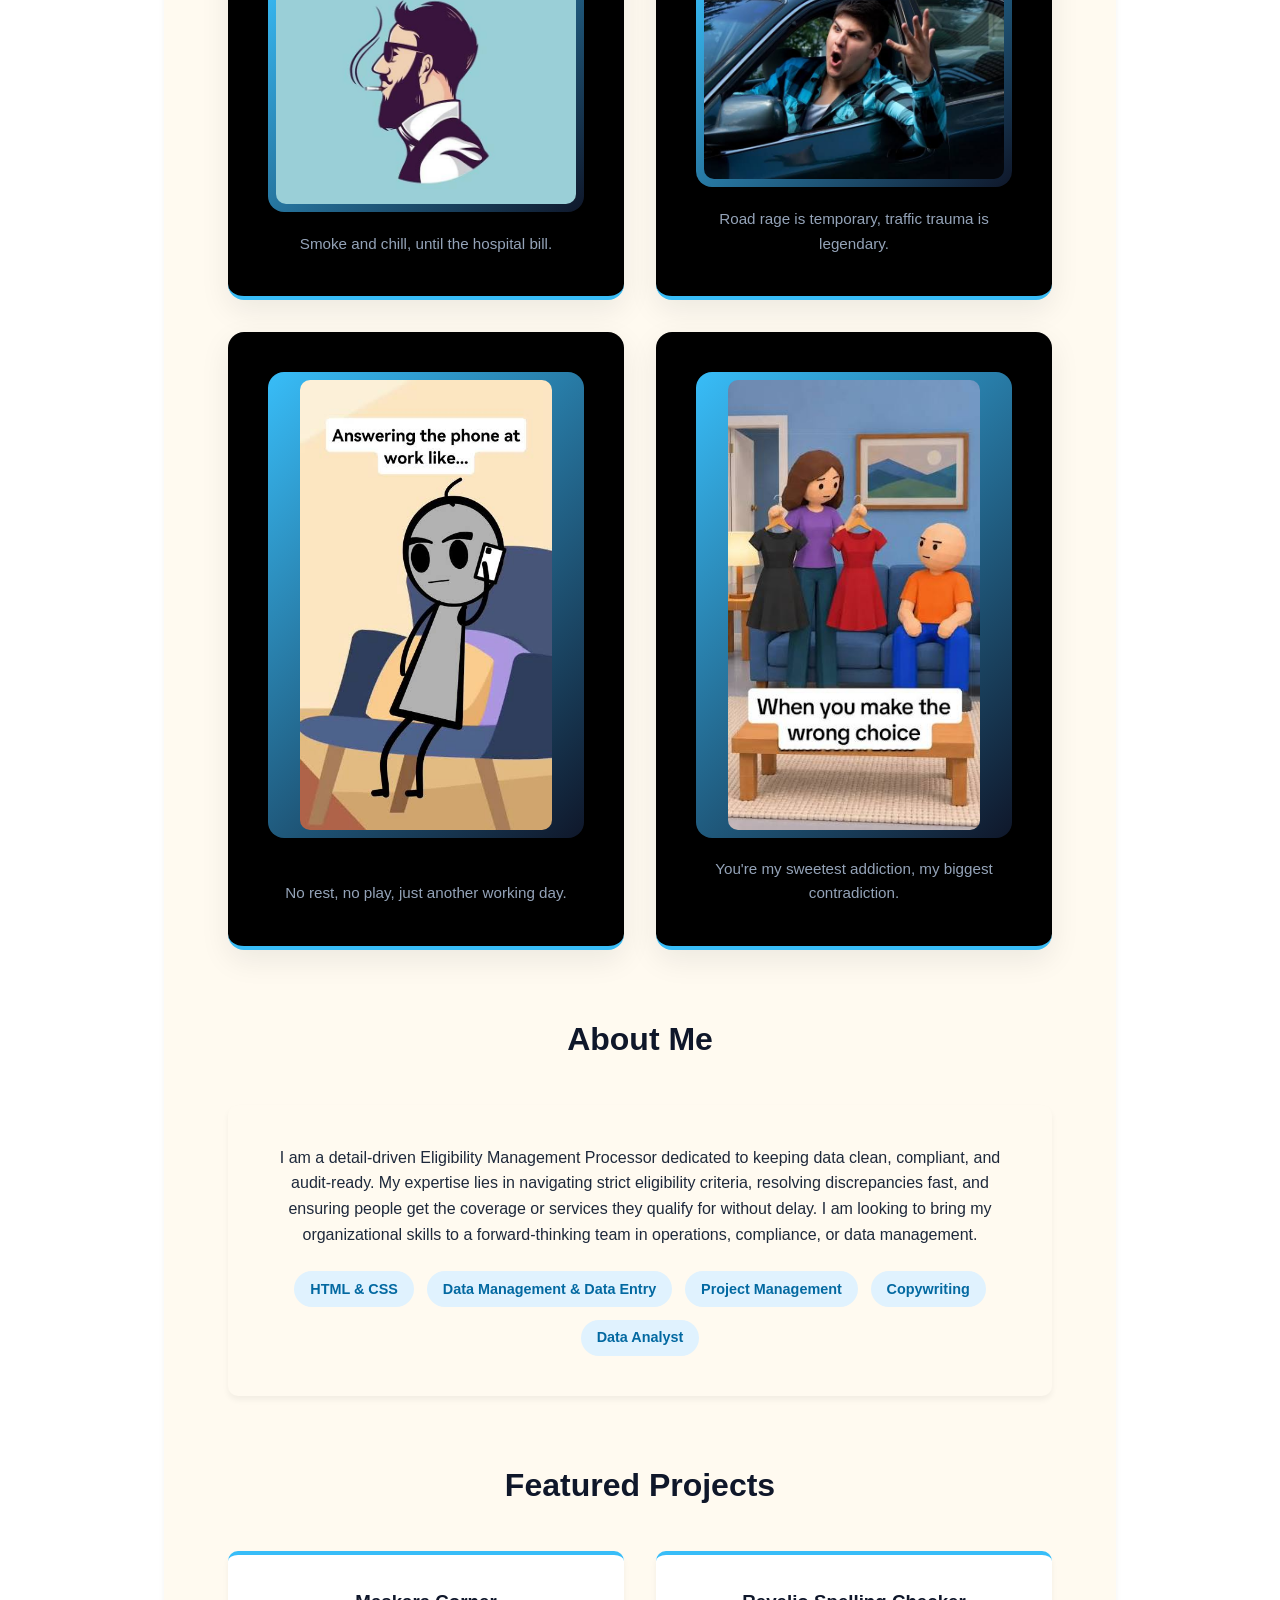
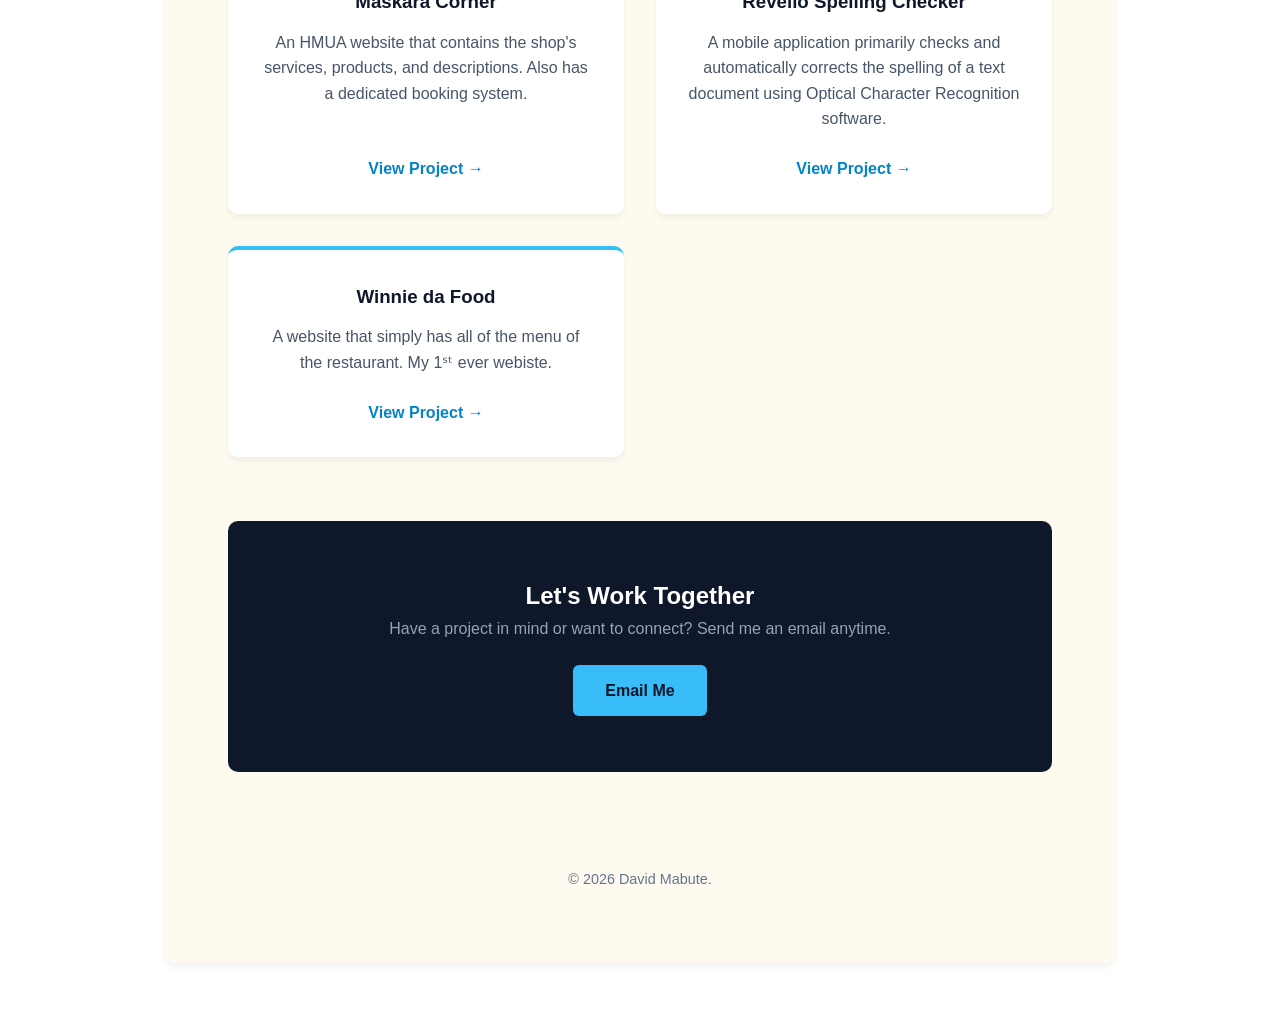
==== commit bcd33756: "Update index.html" ====
--- a/index.html
+++ b/index.html
@@ -92,7 +92,7 @@
    <!-- Photo 5 -->
   <div class="photo-card">
     <div class="photo-frame">
-      <img src="images/work.png" alt="Desk plant">
+      <img src="images/work.jpg" alt="Desk plant">
     </div>
     <p class="photo-caption"> No rest, no play, just another working day. </p>
   </div>
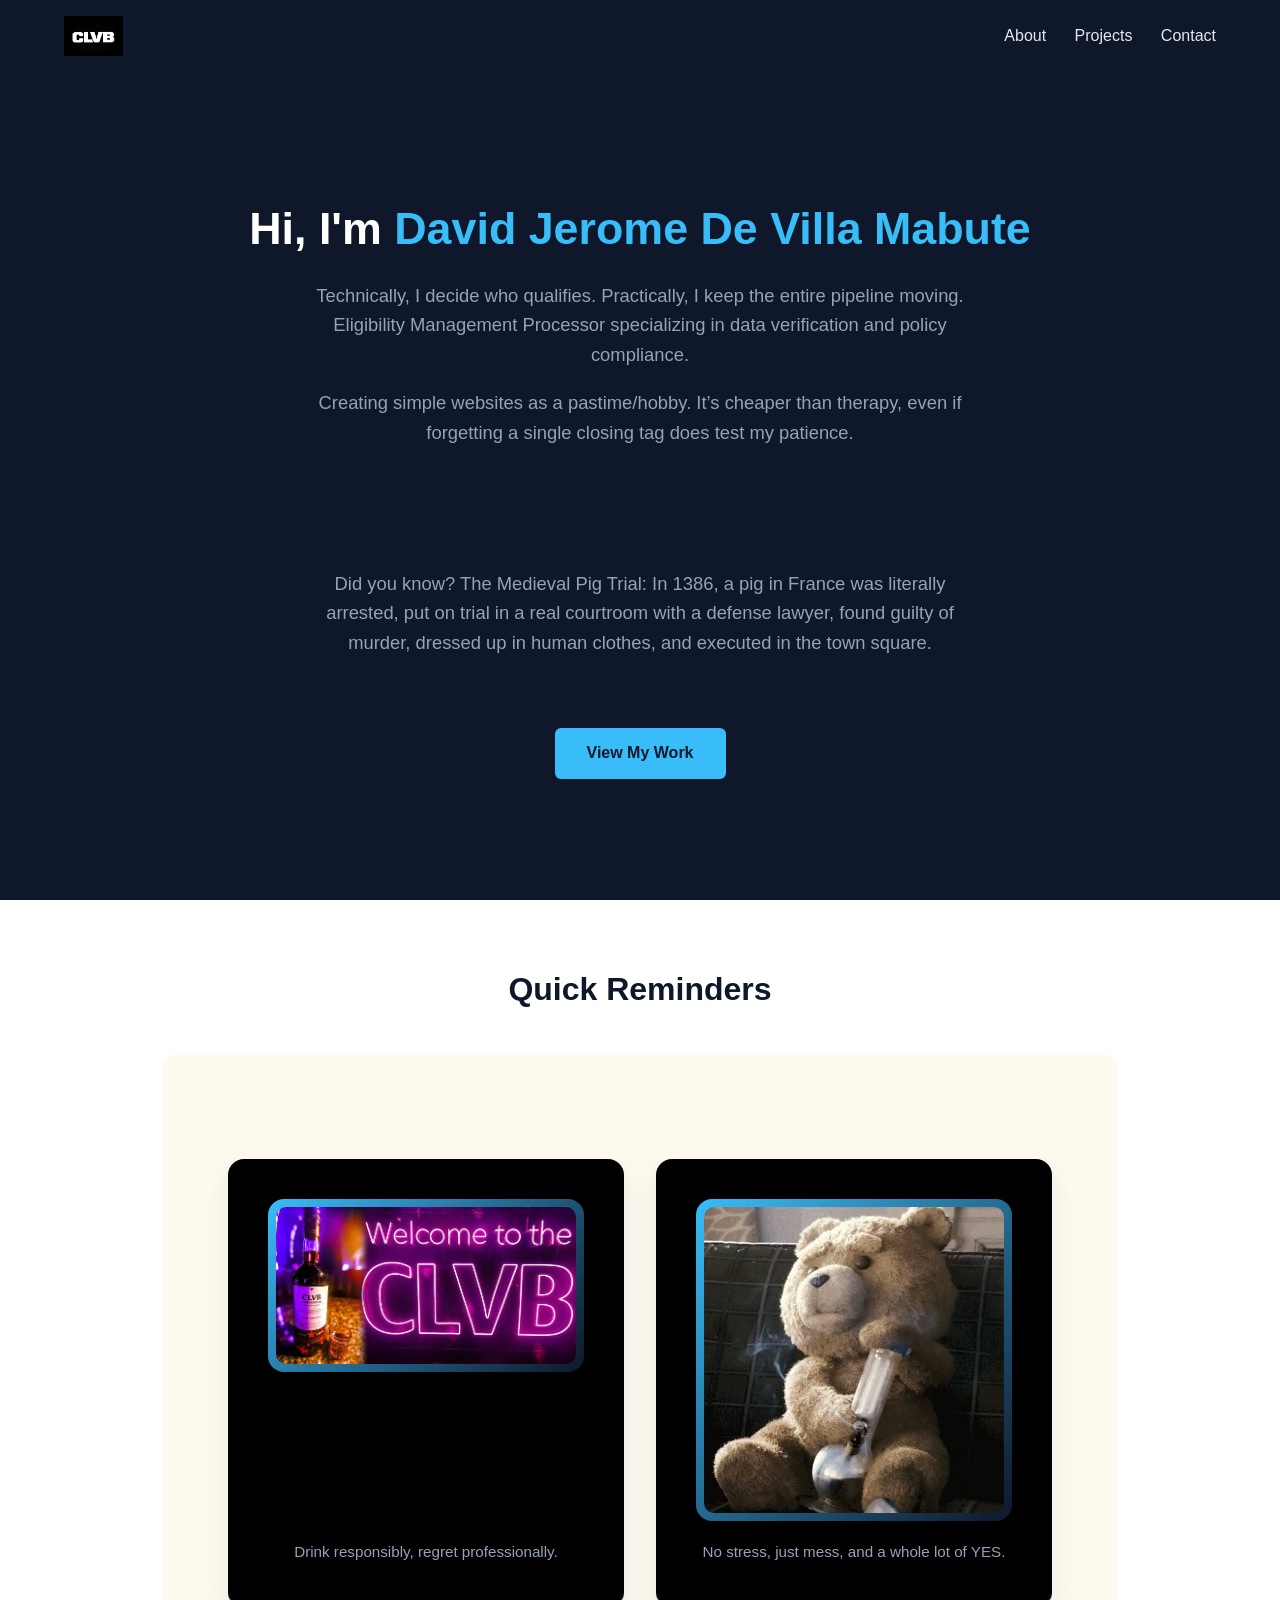
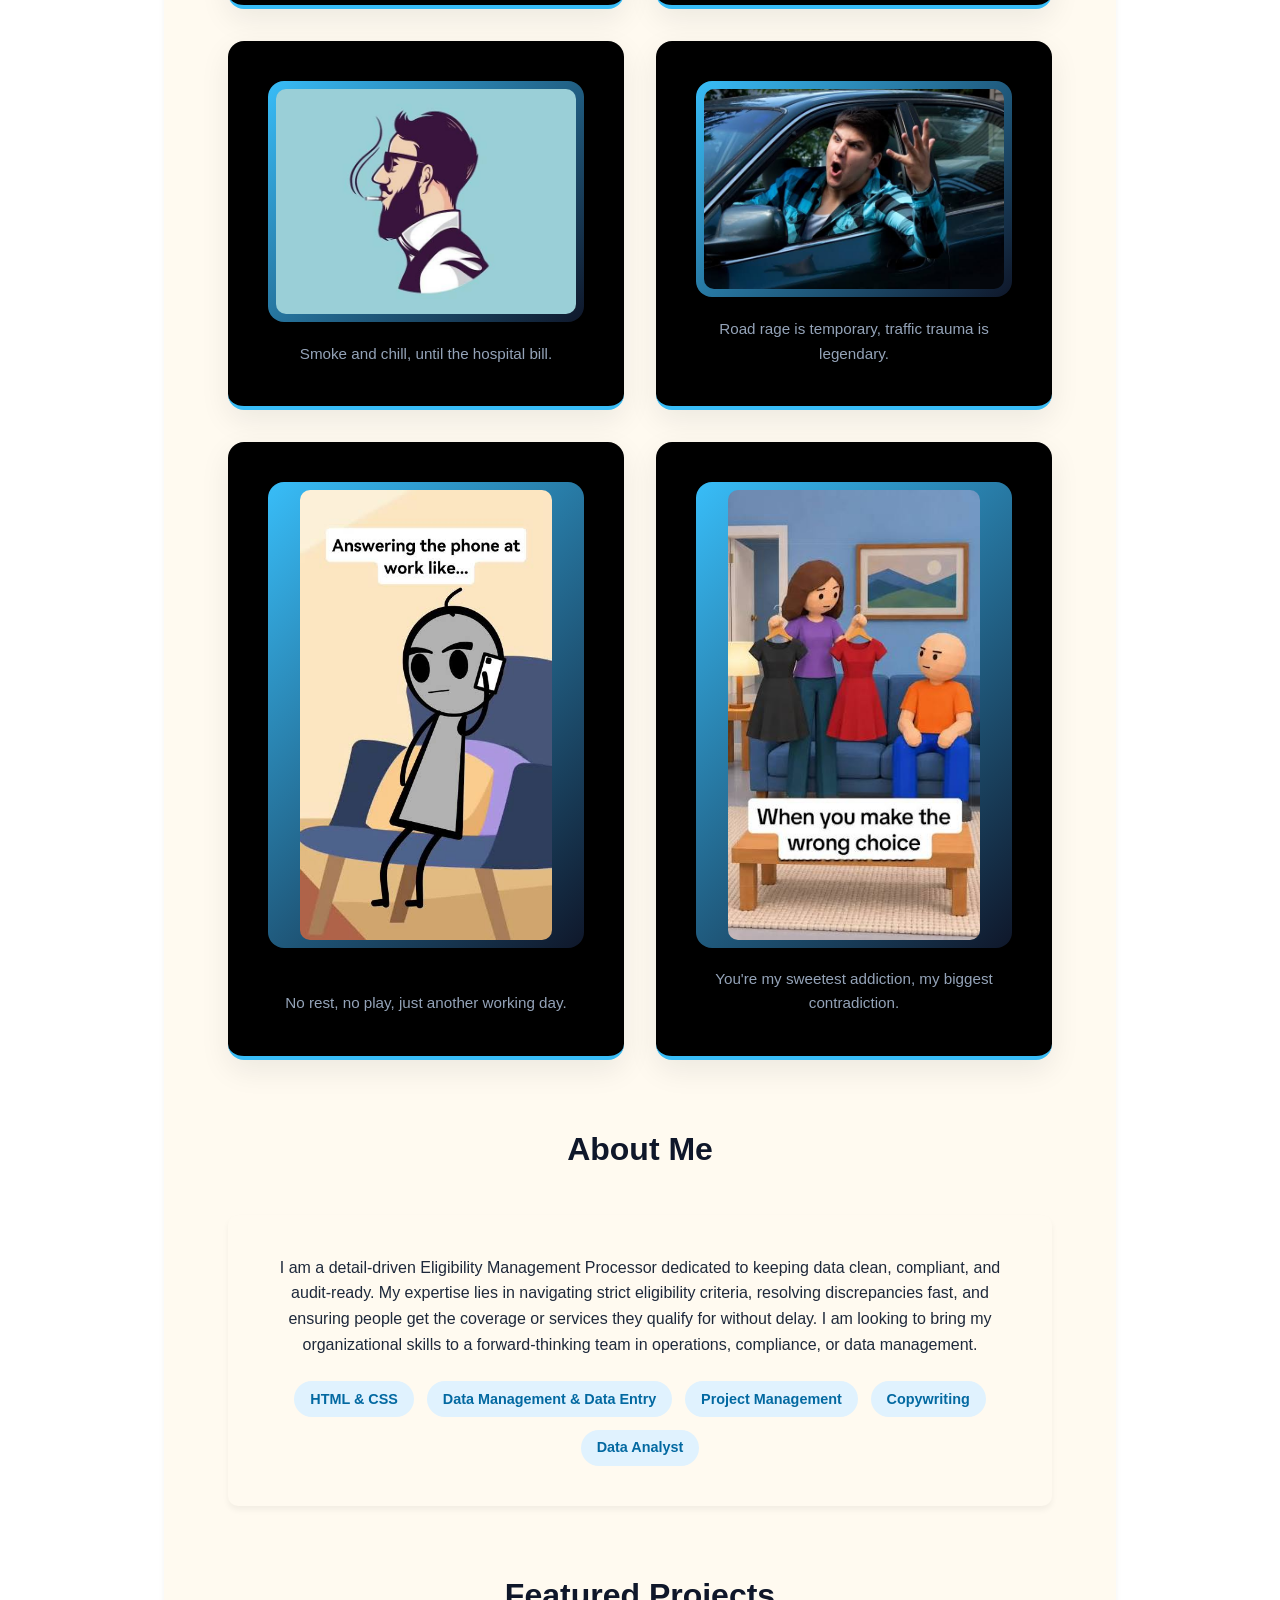
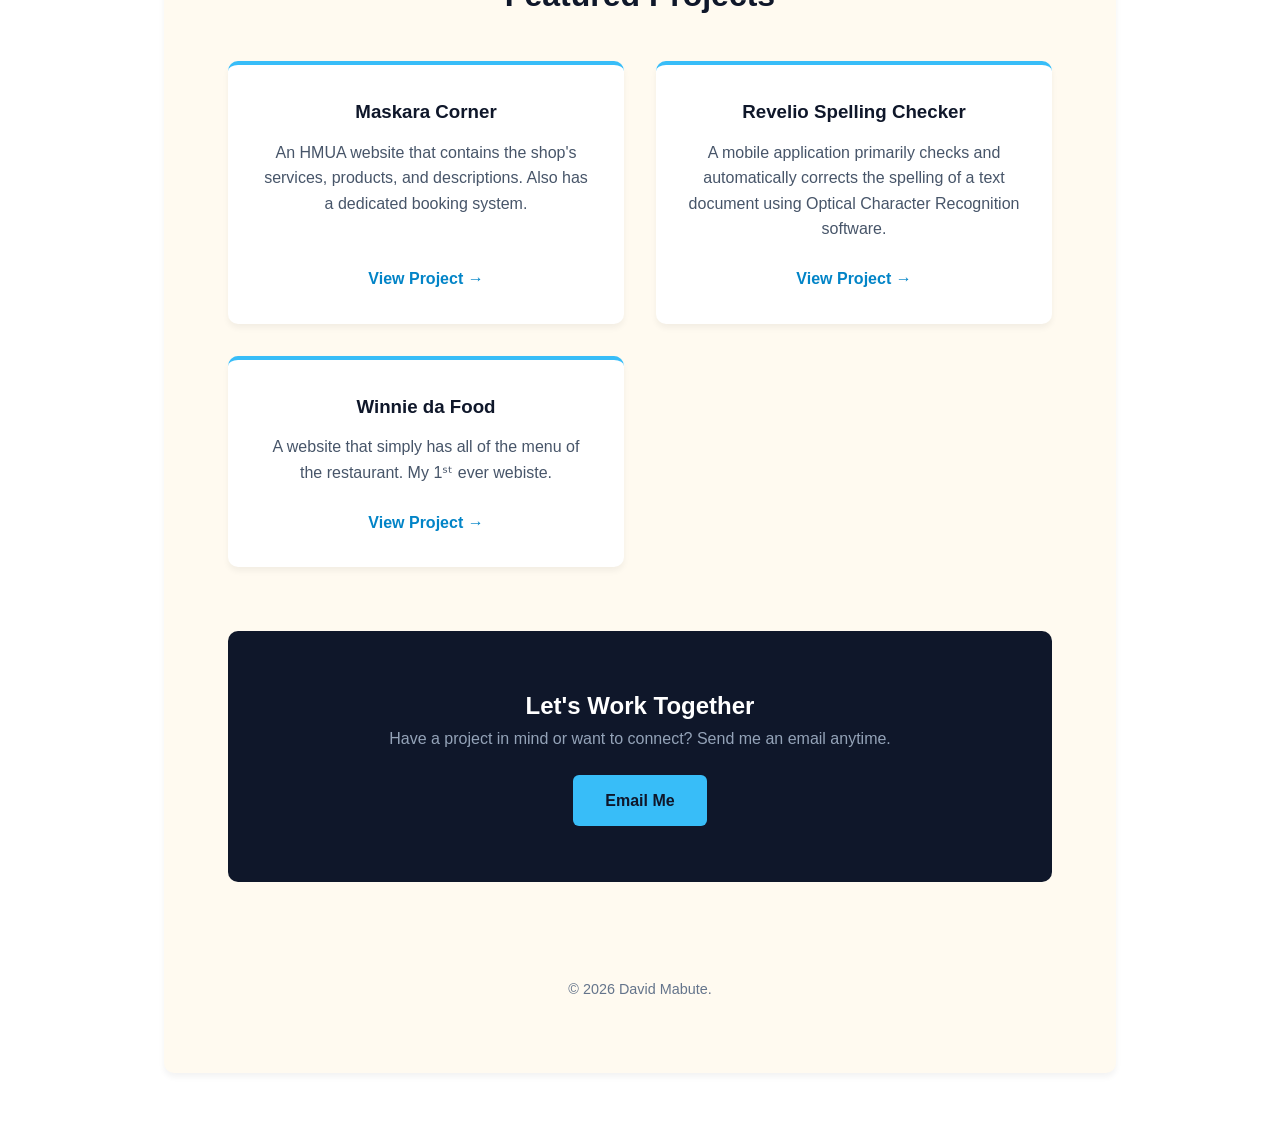
==== commit 6ee73c11: "Update index.html" ====
--- a/index.html
+++ b/index.html
@@ -62,7 +62,7 @@
   <!-- Photo 2 -->
   <div class="photo-card">
     <div class="photo-frame">
-      <img src="images/plant.webp" alt="Desk plant">
+      <img src="images/bong.jpg" alt="Desk plant">
     </div>
     <p class="photo-caption"> No stress, just mess, and a whole lot of YES. </p>
   </div>
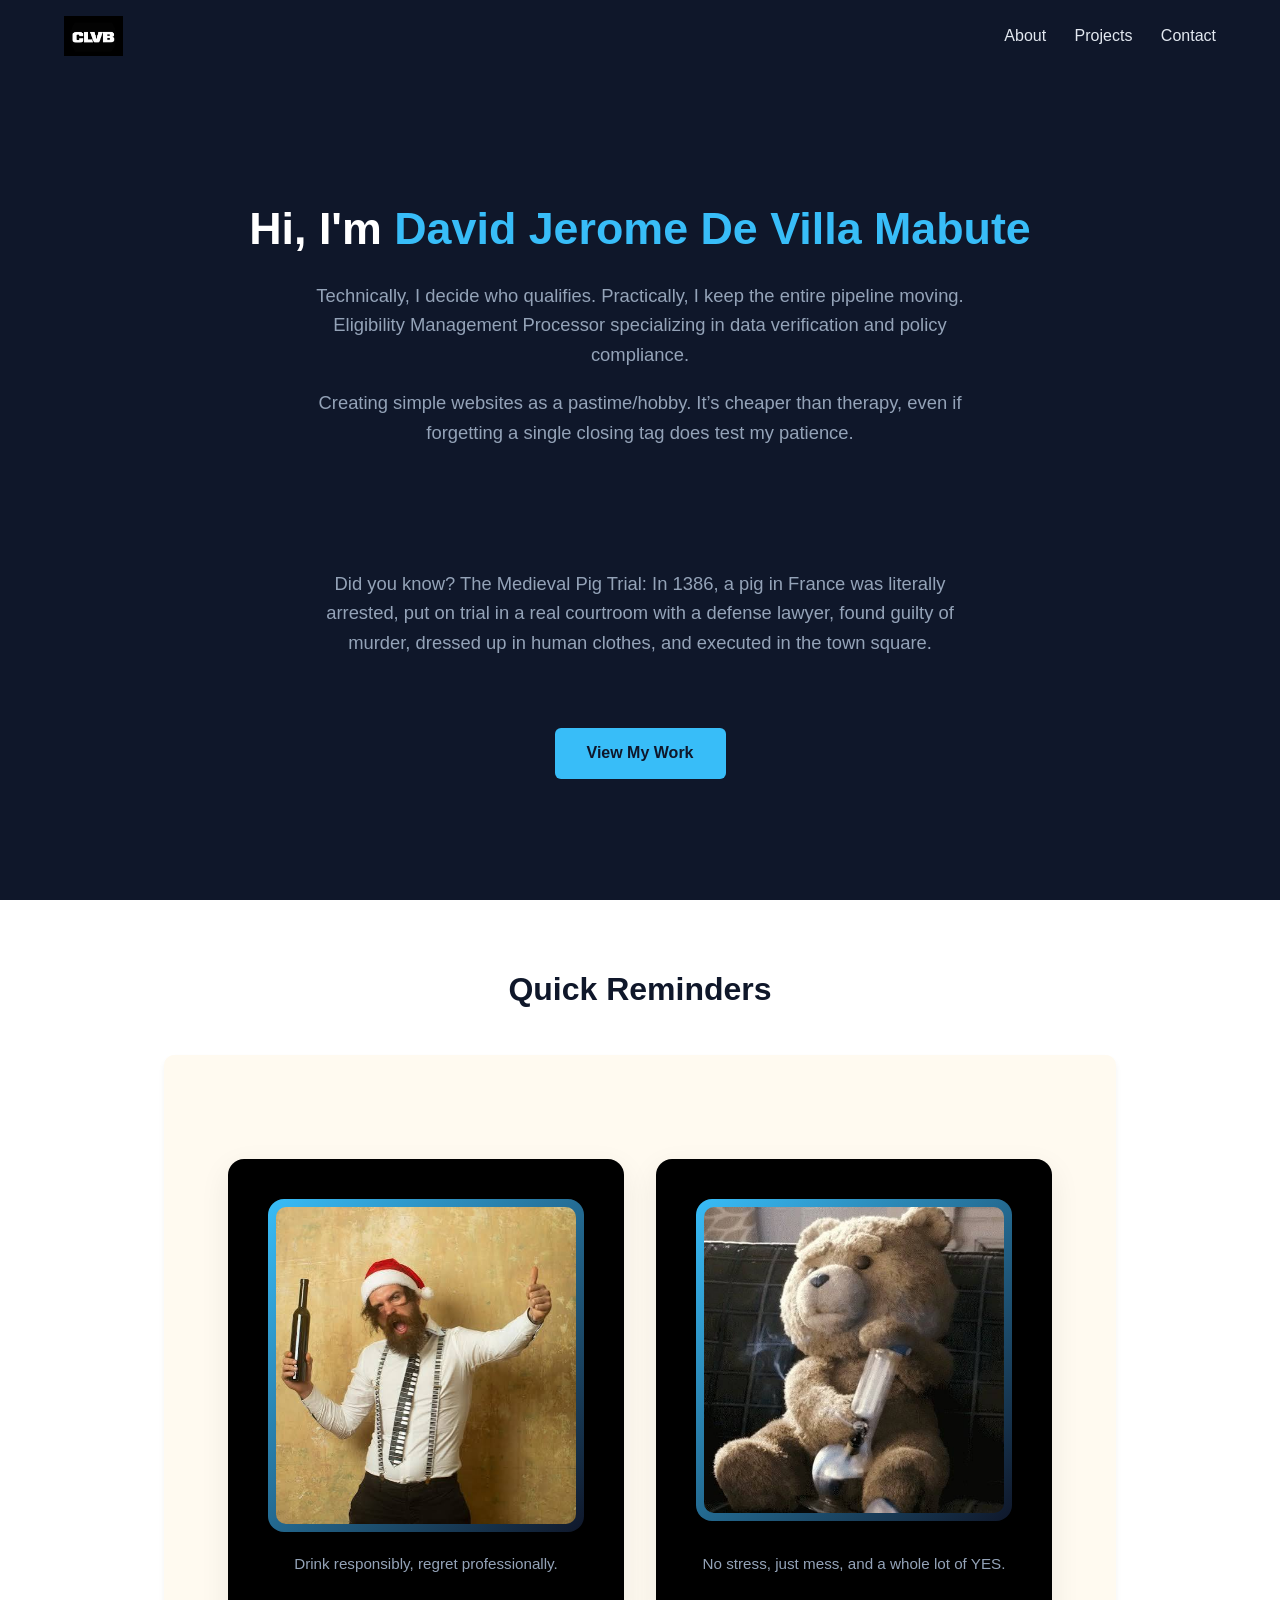
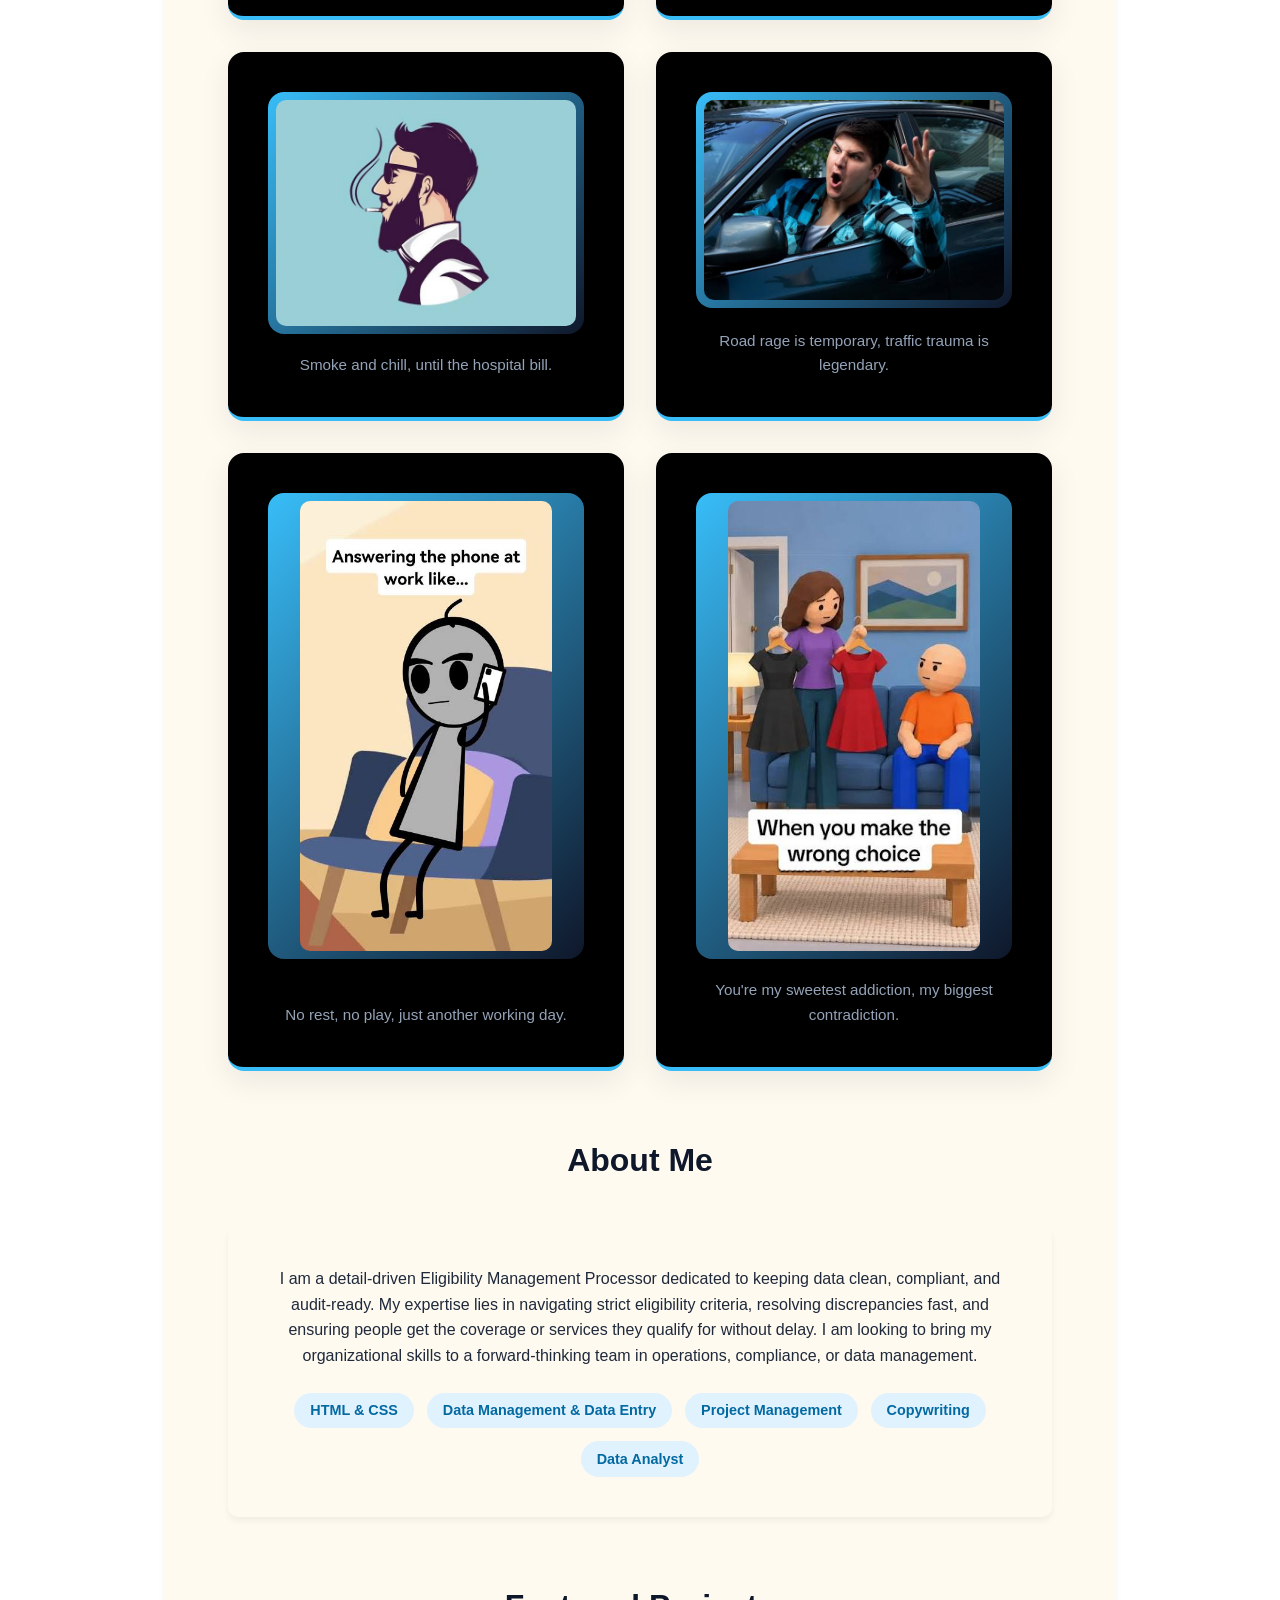
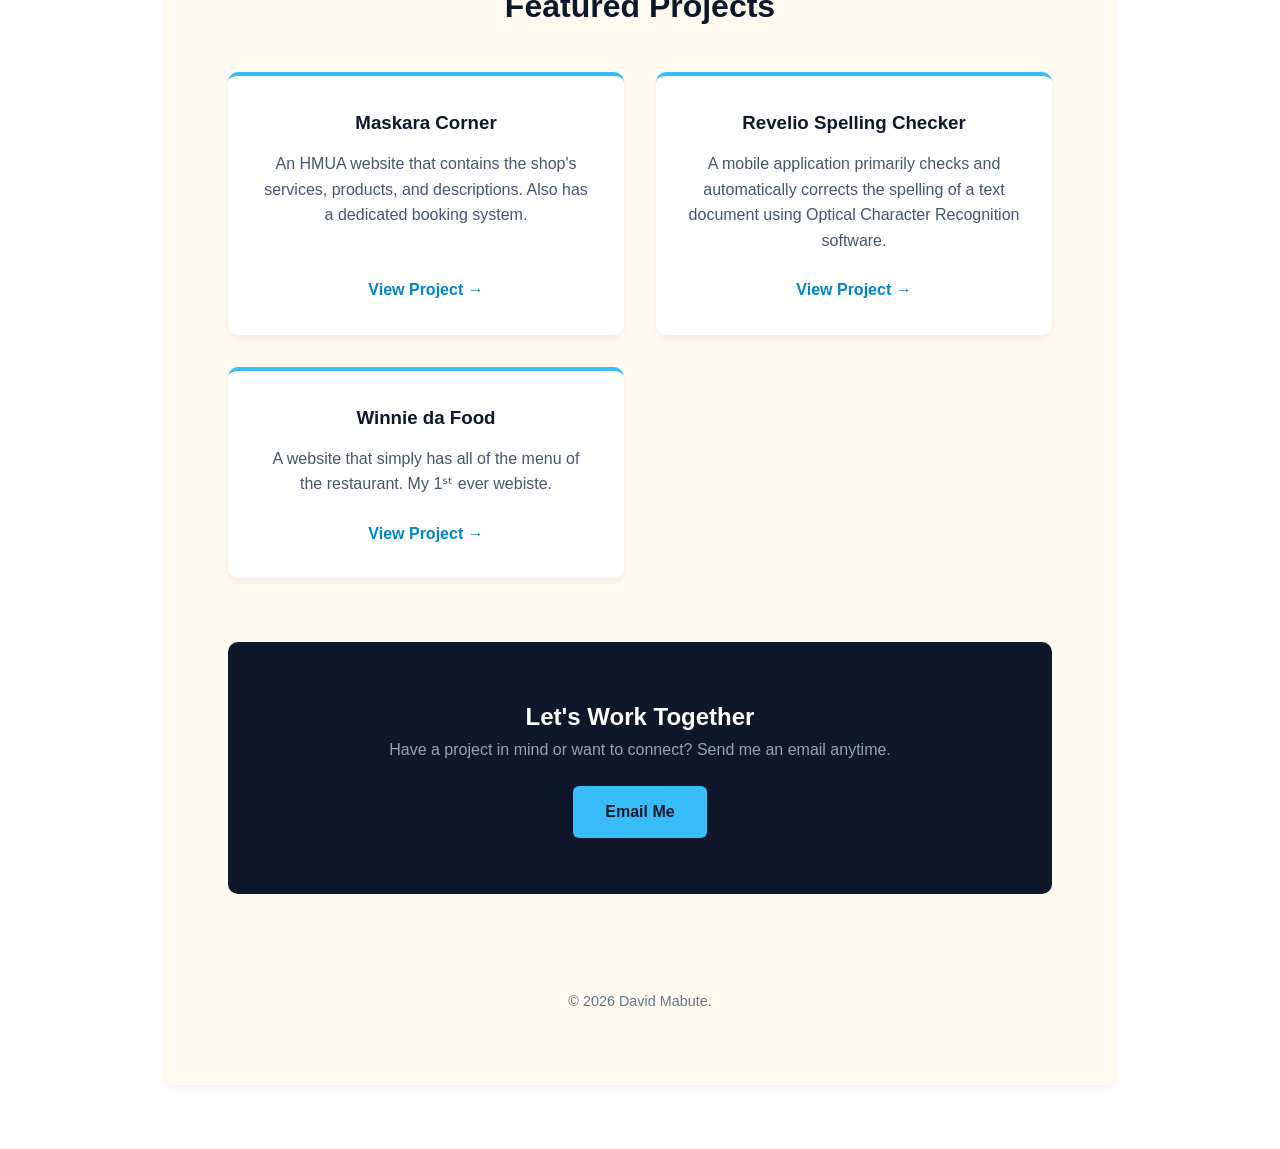
==== commit 9c5ac2d8: "Update index.html" ====
--- a/index.html
+++ b/index.html
@@ -54,7 +54,7 @@
   <!-- Photo 1 -->
   <div class="photo-card">
     <div class="photo-frame">
-      <img src="images/images.jpg" alt="Coffee before work">
+      <img src="images/drunk.jpg" alt="Coffee before work">
     </div>
     <p class="photo-caption"> Drink responsibly, regret professionally. </p>
   </div>
